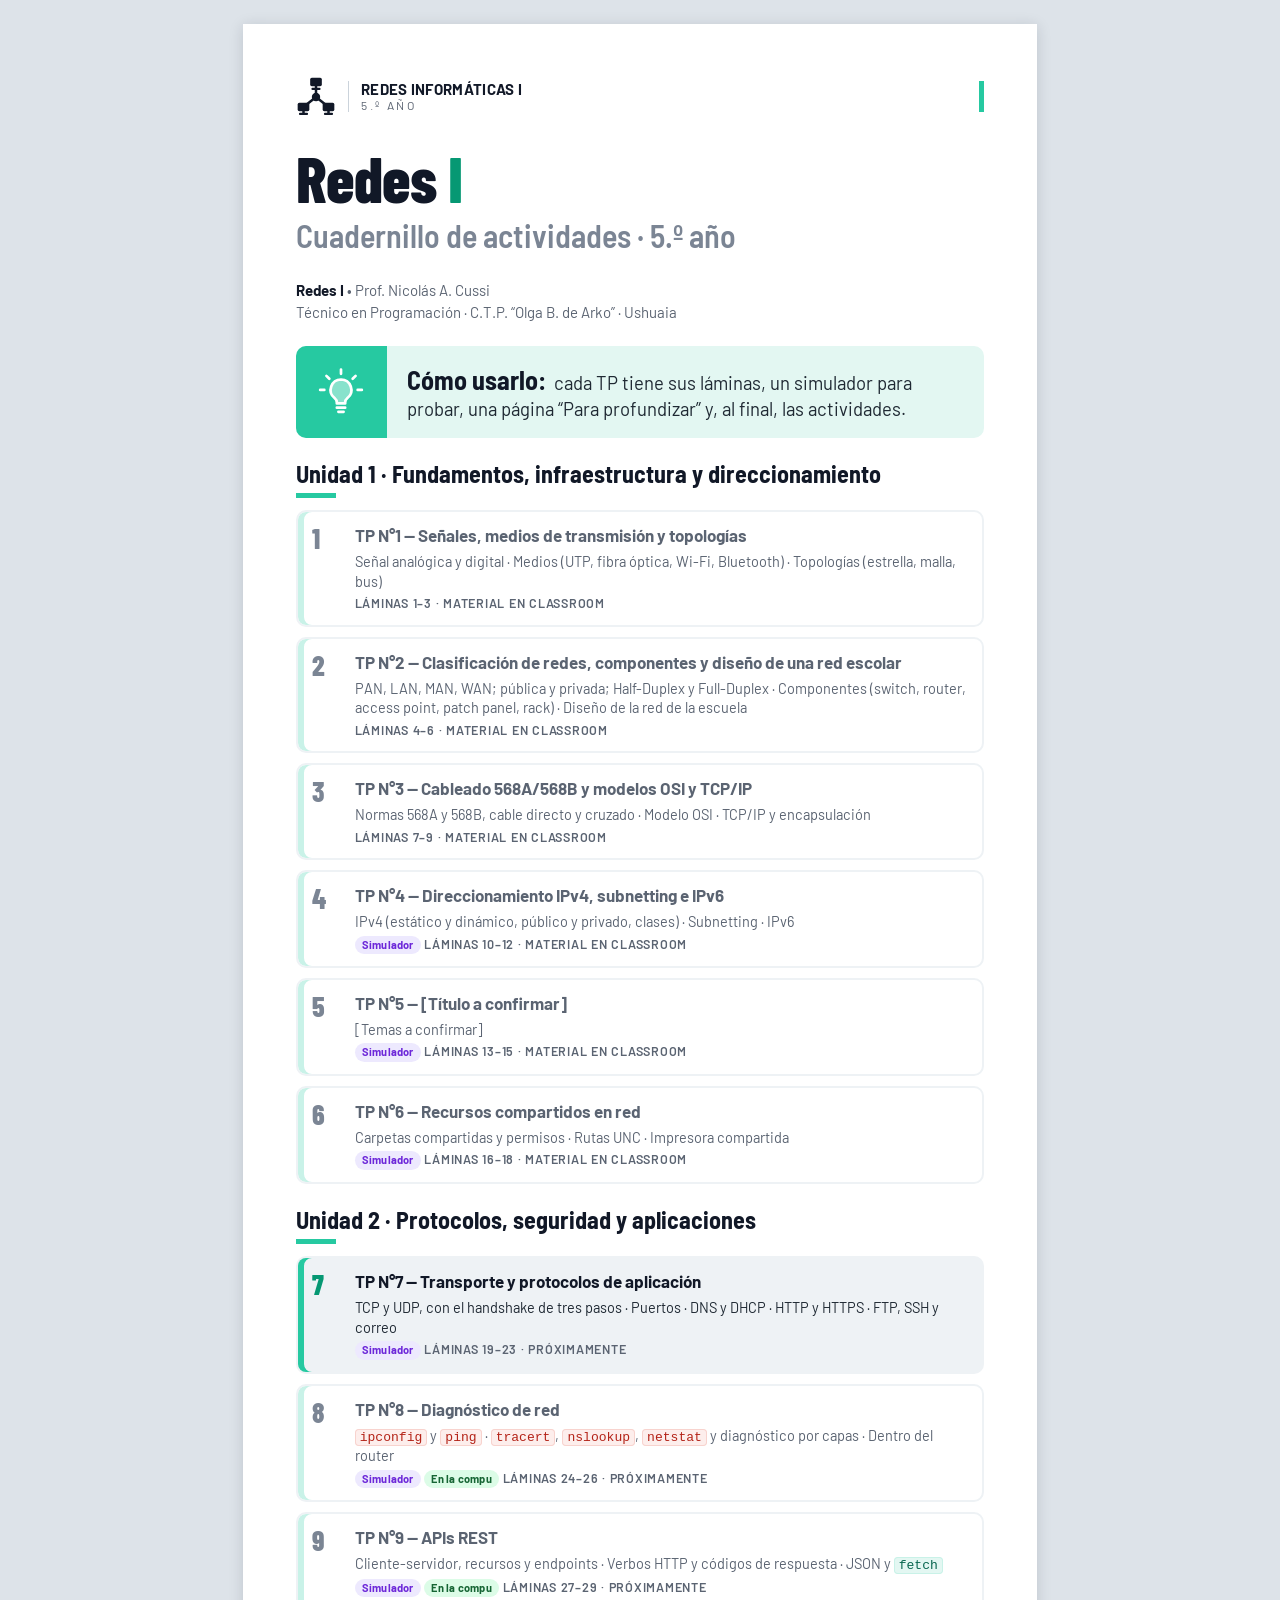
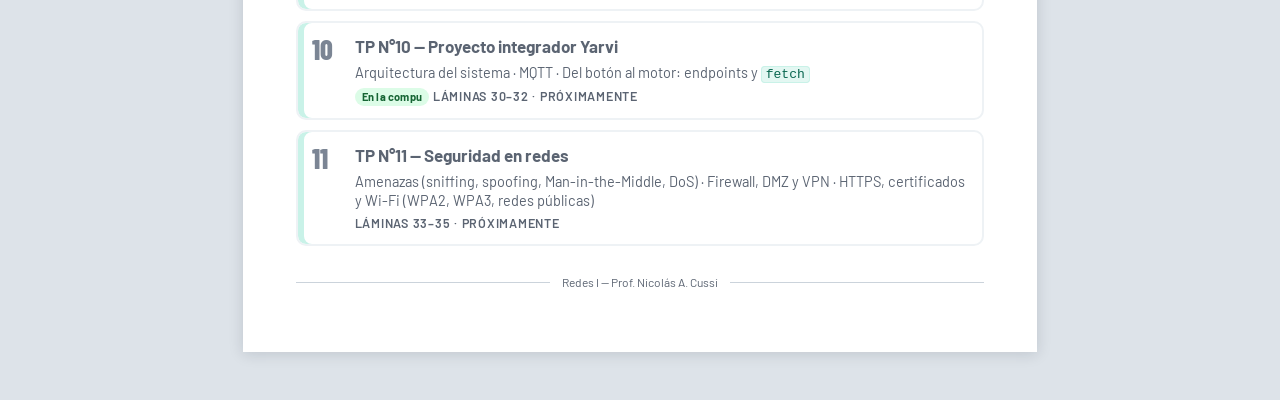
==== index.html @ 5673f2ae "Índice: cabecera, TP7 activo y colores de Simulador y comandos - Cabecera: REDES INFORMÁTICAS I / 5." ====
<!DOCTYPE html>
<html lang="es-AR">
<head>
  <meta charset="utf-8">
  <meta name="viewport" content="width=device-width, initial-scale=1">
  <title>Redes I — Cuadernillo de actividades · Prof. Nicolás A. Cussi</title>
  <meta name="description" content="Cuadernillo de actividades de Redes I (5.º año), organizado en 11 TPs y 2 unidades. Técnico en Programación, C.T.P. “Olga B. de Arko”, Ushuaia.">
  <meta name="theme-color" content="#26C9A1">
  <link rel="preload" href="assets/fonts/barlow-condensed-latin-800-normal.woff2" as="font" type="font/woff2" crossorigin>
  <link rel="stylesheet" href="assets/css/estilos.css">
</head>
<body>

<svg width="0" height="0" style="position:absolute" aria-hidden="true" focusable="false">
  <defs>
    <!-- Red en estrella: tres equipos conectados a un nodo central -->
    <symbol id="i-red-solido" viewBox="0 0 48 48">
      <path d="M24 24V15M24 24L9 36M24 24l15 12" style="fill:none;stroke:currentColor;stroke-width:3;stroke-linecap:round"/>
      <g style="fill:currentColor;stroke:none">
        <circle cx="24" cy="24" r="5"/>
        <rect x="17" y="1" width="14" height="10" rx="2"/>
        <path d="M22.5 10.5h3V13h2.75a1.25 1.25 0 0 1 0 2.5h-8.5a1.25 1.25 0 0 1 0-2.5h2.75z"/>
        <rect x="2" y="31" width="14" height="10" rx="2"/>
        <path d="M7.5 40.5h3V43h2.75a1.25 1.25 0 0 1 0 2.5h-8.5a1.25 1.25 0 0 1 0-2.5h2.75z"/>
        <rect x="32" y="31" width="14" height="10" rx="2"/>
        <path d="M37.5 40.5h3V43h2.75a1.25 1.25 0 0 1 0 2.5h-8.5a1.25 1.25 0 0 1 0-2.5h2.75z"/>
      </g>
    </symbol>
  </defs>
</svg>

<a class="saltar" href="#indice">Saltar al índice</a>

<main class="portada">
  <div class="cab" aria-hidden="true">
    <svg class="cab__logo"><use href="#i-red-solido"/></svg>
    <div class="cab__marca"><b>REDES INFORMÁTICAS I</b><span>5.º AÑO</span></div>
    <span class="cab__raya"></span>
  </div>

  <header class="portada__hero">
    <h1>Redes <span>I</span></h1>
    <p class="tit__sub">Cuadernillo de actividades · 5.º año</p>
  </header>

  <p class="portada__datos">
    <strong>Redes I</strong> • Prof. Nicolás A. Cussi<br>
    Técnico en Programación · C.T.P. “Olga B. de Arko” · Ushuaia
  </p>

  <aside class="idea" aria-label="Cómo usar el cuadernillo">
    <span class="idea__ico" aria-hidden="true">
      <svg class="ico" viewBox="0 0 48 48" focusable="false">
        <path d="M24 2.5v4M10 8.5l2.8 2.8M38 8.5l-2.8 2.8M4 22h4M40 22h4"/>
        <path d="M24 12a10 10 0 0 0-6.2 17.8c1.4 1.2 2.2 2.6 2.2 4.2v1h8v-1c0-1.6.8-3 2.2-4.2A10 10 0 0 0 24 12z" style="fill:var(--ac)"/>
        <path d="M20 39h8M21.5 43h5"/>
      </svg>
    </span>
    <p><strong>Cómo usarlo:</strong> cada TP tiene sus láminas, un simulador para probar, una página “Para profundizar” y, al final, las actividades.</p>
  </aside>

  <section class="bloque" id="indice" aria-labelledby="u1">
    <h2 class="subtitulo" id="u1">Unidad 1 · Fundamentos, infraestructura y direccionamiento</h2>
    <ul class="lista-tp">
      <li>
        <div class="tp tp--pronto">
          <span class="tp__num" aria-hidden="true">1</span>
          <span class="tp__titulo">TP N°1 — Señales, medios de transmisión y topologías</span>
          <span class="tp__temas">Señal analógica y digital · Medios (UTP, fibra óptica, Wi-Fi, Bluetooth) · Topologías (estrella, malla, bus)</span>
          <span class="tp__meta">Láminas 1–3 · Material en Classroom</span>
        </div>
      </li>
      <li>
        <div class="tp tp--pronto">
          <span class="tp__num" aria-hidden="true">2</span>
          <span class="tp__titulo">TP N°2 — Clasificación de redes, componentes y diseño de una red escolar</span>
          <span class="tp__temas">PAN, LAN, MAN, WAN; pública y privada; Half-Duplex y Full-Duplex · Componentes (switch, router, access point, patch panel, rack) · Diseño de la red de la escuela</span>
          <span class="tp__meta">Láminas 4–6 · Material en Classroom</span>
        </div>
      </li>
      <li>
        <div class="tp tp--pronto">
          <span class="tp__num" aria-hidden="true">3</span>
          <span class="tp__titulo">TP N°3 — Cableado 568A/568B y modelos OSI y TCP/IP</span>
          <span class="tp__temas">Normas 568A y 568B, cable directo y cruzado · Modelo OSI · TCP/IP y encapsulación</span>
          <span class="tp__meta">Láminas 7–9 · Material en Classroom</span>
        </div>
      </li>
      <li>
        <div class="tp tp--pronto">
          <span class="tp__num" aria-hidden="true">4</span>
          <span class="tp__titulo">TP N°4 — Direccionamiento IPv4, subnetting e IPv6</span>
          <span class="tp__temas">IPv4 (estático y dinámico, público y privado, clases) · Subnetting · IPv6</span>
          <span class="tp__meta"><span class="etq etq--sim">Simulador</span> Láminas 10–12 · Material en Classroom</span>
        </div>
      </li>
      <li>
        <div class="tp tp--pronto">
          <span class="tp__num" aria-hidden="true">5</span>
          <span class="tp__titulo">TP N°5 — [Título a confirmar]</span>
          <span class="tp__temas">[Temas a confirmar]</span>
          <span class="tp__meta"><span class="etq etq--sim">Simulador</span> Láminas 13–15 · Material en Classroom</span>
        </div>
      </li>
      <li>
        <div class="tp tp--pronto">
          <span class="tp__num" aria-hidden="true">6</span>
          <span class="tp__titulo">TP N°6 — Recursos compartidos en red</span>
          <span class="tp__temas">Carpetas compartidas y permisos · Rutas UNC · Impresora compartida</span>
          <span class="tp__meta"><span class="etq etq--sim">Simulador</span> Láminas 16–18 · Material en Classroom</span>
        </div>
      </li>
    </ul>
  </section>

  <section class="bloque" aria-labelledby="u2">
    <h2 class="subtitulo" id="u2">Unidad 2 · Protocolos, seguridad y aplicaciones</h2>
    <ul class="lista-tp">
      <li>
        <div class="tp">
          <span class="tp__num" aria-hidden="true">7</span>
          <span class="tp__titulo">TP N°7 — Transporte y protocolos de aplicación</span>
          <span class="tp__temas">TCP y UDP, con el handshake de tres pasos · Puertos · DNS y DHCP · HTTP y HTTPS · FTP, SSH y correo</span>
          <span class="tp__meta"><span class="etq etq--sim">Simulador</span> Láminas 19–23 · Próximamente</span>
        </div>
      </li>
      <li>
        <div class="tp tp--pronto">
          <span class="tp__num" aria-hidden="true">8</span>
          <span class="tp__titulo">TP N°8 — Diagnóstico de red</span>
          <span class="tp__temas"><code class="cod-cmd">ipconfig</code> y <code class="cod-cmd">ping</code> · <code class="cod-cmd">tracert</code>, <code class="cod-cmd">nslookup</code>, <code class="cod-cmd">netstat</code> y diagnóstico por capas · Dentro del router</span>
          <span class="tp__meta"><span class="etq etq--sim">Simulador</span> <span class="etq etq--compu">En la compu</span> Láminas 24–26 · Próximamente</span>
        </div>
      </li>
      <li>
        <div class="tp tp--pronto">
          <span class="tp__num" aria-hidden="true">9</span>
          <span class="tp__titulo">TP N°9 — APIs REST</span>
          <span class="tp__temas">Cliente-servidor, recursos y endpoints · Verbos HTTP y códigos de respuesta · JSON y <code>fetch</code></span>
          <span class="tp__meta"><span class="etq etq--sim">Simulador</span> <span class="etq etq--compu">En la compu</span> Láminas 27–29 · Próximamente</span>
        </div>
      </li>
      <li>
        <div class="tp tp--pronto">
          <span class="tp__num" aria-hidden="true">10</span>
          <span class="tp__titulo">TP N°10 — Proyecto integrador Yarvi</span>
          <span class="tp__temas">Arquitectura del sistema · MQTT · Del botón al motor: endpoints y <code>fetch</code></span>
          <span class="tp__meta"><span class="etq etq--compu">En la compu</span> Láminas 30–32 · Próximamente</span>
        </div>
      </li>
      <li>
        <div class="tp tp--pronto">
          <span class="tp__num" aria-hidden="true">11</span>
          <span class="tp__titulo">TP N°11 — Seguridad en redes</span>
          <span class="tp__temas">Amenazas (sniffing, spoofing, Man-in-the-Middle, DoS) · Firewall, DMZ y VPN · HTTPS, certificados y Wi-Fi (WPA2, WPA3, redes públicas)</span>
          <span class="tp__meta">Láminas 33–35 · Próximamente</span>
        </div>
      </li>
    </ul>
  </section>

  <footer class="pie">
    <span class="pie__linea"></span>
    <span>Redes I — Prof. Nicolás A. Cussi</span>
    <span class="pie__linea"></span>
  </footer>
</main>

<script src="assets/js/actividades.js"></script>
</body>
</html>
---- assets/css/estilos.css ----
/* ==========================================================
   Base de Datos I — Cuadernillo web (identidad: "Bases de Datos y SQL · Desde cero")
   Prof. Nicolás A. Cussi • Base de Datos I
   Mobile first · Modo hoja A4 en escritorio e impresión
   ========================================================== */

/* ---------- Tipografías locales (SIL OFL, ver assets/fonts/OFL.txt) ---------- */
@font-face { font-family: "Barlow"; src: url("../fonts/barlow-latin-400-normal.woff2") format("woff2"); font-weight: 400; font-style: normal; font-display: swap; }
@font-face { font-family: "Barlow"; src: url("../fonts/barlow-latin-500-normal.woff2") format("woff2"); font-weight: 500; font-style: normal; font-display: swap; }
@font-face { font-family: "Barlow"; src: url("../fonts/barlow-latin-600-normal.woff2") format("woff2"); font-weight: 600; font-style: normal; font-display: swap; }
@font-face { font-family: "Barlow"; src: url("../fonts/barlow-latin-700-normal.woff2") format("woff2"); font-weight: 700; font-style: normal; font-display: swap; }
@font-face { font-family: "Barlow Semi Condensed"; src: url("../fonts/barlow-semi-condensed-latin-600-normal.woff2") format("woff2"); font-weight: 600; font-style: normal; font-display: swap; }
@font-face { font-family: "Barlow Semi Condensed"; src: url("../fonts/barlow-semi-condensed-latin-700-normal.woff2") format("woff2"); font-weight: 700; font-style: normal; font-display: swap; }
@font-face { font-family: "Barlow Condensed"; src: url("../fonts/barlow-condensed-latin-700-normal.woff2") format("woff2"); font-weight: 700; font-style: normal; font-display: swap; }
@font-face { font-family: "Barlow Condensed"; src: url("../fonts/barlow-condensed-latin-800-normal.woff2") format("woff2"); font-weight: 800; font-style: normal; font-display: swap; }

/* ---------- Paleta (detectada del PDF) ---------- */
:root {
  /* Identidad */
  --conceptos: #26C6D4;     /* cian del Módulo 1 de Base de Datos (sin uso en Redes I) */
  --acento: #26C9A1;         /* verde azulado: íconos, barras, flechas, recuadros. Encima va texto oscuro */
  --acento-numero: #069873;  /* número de cada título (3,6:1 sobre blanco: solo texto grande) */
  --acento-claro: #C9F2E8;   /* encabezados de tarjetas */
  --acento-suave: #E3F7F2;   /* fondo de "Idea clave" */
  --acento-texto: #096750;   /* texto de color sobre blanco o sobre el tono claro (5,6:1 o más) */

  /* Colores con significado propio */
  --planilla: #A78BFA; --planilla-numero: #7C3AED; --planilla-texto: #6D28D9; --planilla-claro: #DDD6FE; --planilla-suave: #EDE9FE;
  --sql: #60A5FA;      --sql-numero: #2563EB;      --sql-texto: #1D4ED8;      --sql-claro: #BFDBFE;      --sql-suave: #DBEAFE;
  --archivo: #F59E0B;  --archivo-texto: #92400E;   --archivo-claro: #FEF3C7;  --archivo-linea: #FDE68A;
  --naranja: #EA580C;  --naranja-texto: #C2410C;   --naranja-claro: #FFEDD5;
  --ok: #15803D;       --ok-oscuro: #166534;       --ok-claro: #DCFCE7;
  --error: #B91C1C;    --error-claro: #FEE2E2;
  --sim-texto: #6D28D9;      --sim-claro: #EDE9FE;                              /* violeta: simuladores */
  --comando-texto: #B42318;  --comando-claro: #FDEEEC; --comando-linea: #F8D3CE;  /* rojo suave: comandos */

  /* Ventanas: los tres puntos */
  --punto-rojo: #FF5F57; --punto-amarillo: #FEBC2E; --punto-verde: #28C840;

  /* Código en pantalla (fondo --consola-fondo; todos 5:1 o más) */
  --consola-fondo: #1E293B; --cod-texto: #E2E8F0; --consola-linea: #334155;
  --cod-etq: #FB7185;  /* rosa: palabras clave (MIENTRAS, SI, SELECT…) */
  --cod-atr: #A3E635;  /* lima: nombres de campos y tablas */
  --cod-str: #FDE047;  /* amarillo: textos entre comillas */
  --cod-com: #94A3B8;  /* gris azulado, en cursiva: comentarios */
  --cod-num: #C084FC;  /* violeta: números */
  --cod-fun: #67E8F9;  /* cian: acciones (abrir, leer, mostrar) y funciones */
  /* Terminal: lo que sale bien y los errores */
  --consola-ok: #86EFAC;  --consola-error: #FCA5A5;

  --panel: #EEF2F5;         /* recuadros grises */
  --panel-oscuro: #DDE3E9;  /* gris un tono más oscuro (encabezado neutro de una tabla) */
  --panel-linea: #C6EBE2;   /* divisor dentro de recuadros */
  --blanco: #FFFFFF;
  --tinta: #111827;         /* títulos e íconos */
  --texto: #1F2933;         /* texto corrido */
  --gris-sub: #7B8594;      /* subtítulos grandes */
  --gris: #5B6472;          /* textos chicos en mayúsculas */
  --linea: #CBD3DB;         /* líneas del pie */
  --fondo-pantalla: #DDE3E9;/* fondo detrás de las hojas */

  --foco: #1E3A8A;          /* contorno de foco del teclado */

  /* TP3: campos alternados dentro de un archivo de texto */
  --campo-a: var(--acento-claro);
  --campo-b: #DDE3E9;

  --radio: 10px;
  --fuente: "Barlow", system-ui, -apple-system, "Segoe UI", Roboto, sans-serif;
  --fuente-titulo: "Barlow Semi Condensed", "Barlow", system-ui, sans-serif;
  --fuente-titular: "Barlow Condensed", "Barlow Semi Condensed", system-ui, sans-serif;
  --fuente-mono: ui-monospace, "Cascadia Mono", Consolas, "Liberation Mono", "Courier New", monospace;
}

/* Acento por módulo: clase en el <body> de cada TP (o en cada bloque de la portada).
   modulo-1 no cambia nada: usa el cian de :root */
.modulo-2 { --acento: var(--planilla); --acento-numero: var(--planilla-numero); --acento-texto: var(--planilla-texto); --acento-claro: var(--planilla-claro); --acento-suave: var(--planilla-suave); --panel-linea: var(--planilla-claro); }
.modulo-3 { --acento: var(--sql); --acento-numero: var(--sql-numero); --acento-texto: var(--sql-texto); --acento-claro: var(--sql-claro); --acento-suave: var(--sql-suave); --panel-linea: var(--sql-claro); }

/* ---------- Base ---------- */
*, *::before, *::after { box-sizing: border-box; }
html { -webkit-text-size-adjust: 100%; scroll-padding-top: 96px; }
body {
  margin: 0;
  font-family: var(--fuente);
  font-size: 16px;
  line-height: 1.4;
  color: var(--texto);
  background: var(--fondo-pantalla);
}
h1, h2, h3, h4, p, ol, ul { margin: 0; }
ol, ul { padding: 0; list-style: none; }
svg { display: block; }
strong { font-weight: 700; color: var(--tinta); }
a { color: inherit; }
:focus-visible { outline: 3px solid var(--foco); outline-offset: 3px; border-radius: 4px; }

.sr-only {
  position: absolute; width: 1px; height: 1px; padding: 0; margin: -1px;
  overflow: hidden; clip: rect(0 0 0 0); white-space: nowrap; border: 0;
}
.saltar {
  position: absolute; left: 8px; top: -60px; z-index: 50;
  background: var(--tinta); color: var(--blanco); padding: 10px 14px; border-radius: 6px;
  text-decoration: none; font-weight: 600;
}
.saltar:focus { top: 8px; }

/* ---------- Íconos (sprite SVG) ---------- */
.ico {
  width: 48px; height: 48px; flex: none;
  color: var(--tinta);
  --ac: var(--acento);
  fill: none; stroke: currentColor; stroke-width: 2.6;
  stroke-linecap: round; stroke-linejoin: round;
}
.ico--s  { width: 36px; height: 36px; }
.ico--l  { width: 56px; height: 56px; }
.ico--xl { width: 68px; height: 68px; }

/* ==========================================================
   Barra de navegación (solo pantalla)
   ========================================================== */
.barra {
  position: sticky; top: 0; z-index: 20;
  background: var(--blanco);
  border-bottom: 1px solid var(--linea);
  box-shadow: 0 2px 8px rgba(17, 24, 39, .06);
}
.barra__fila {
  display: flex; align-items: center; gap: 10px;
  max-width: 210mm; margin: 0 auto; padding: 8px 16px;
}
.barra__volver, .boton { flex: none; }
.barra__titulo {
  flex: 1; min-width: 0; text-align: center;
  font-family: var(--fuente-titulo); font-weight: 700; font-size: 16px; line-height: 1.15; color: var(--tinta);
}
.boton__largo { display: none; }
@media (min-width: 560px) {
  .barra__titulo { font-size: 18px; }
  .boton__largo { display: inline; }
}
.boton {
  display: inline-flex; align-items: center; gap: 6px;
  background: var(--tinta); color: var(--blanco);
  text-decoration: none; font-weight: 600; font-size: 14px;
  padding: 8px 12px; border-radius: 8px;
}
button.boton { border: 0; font-family: inherit; line-height: inherit; cursor: pointer; }
.boton:hover { background: #263244; }
.boton svg { width: 18px; height: 18px; stroke: currentColor; fill: none; stroke-width: 2.2; stroke-linecap: round; stroke-linejoin: round; }

.partes {
  position: relative;
  display: flex; gap: 6px; overflow-x: auto;
  max-width: 210mm; margin: 0 auto; padding: 0 16px 8px;
  scrollbar-width: none;
}
.partes::-webkit-scrollbar { display: none; }
.partes a {
  flex: none; text-decoration: none; font-size: 14px; font-weight: 600;
  padding: 6px 12px; border-radius: 999px;
  background: var(--panel); color: var(--tinta);
}
.partes a[aria-current="true"] { background: var(--acento-claro); box-shadow: inset 0 -3px 0 var(--acento); }

/* ==========================================================
   Lámina (una página del cuadernillo)
   ========================================================== */
.laminas { padding: 12px 0 32px; }
.lamina > * { flex-shrink: 0; }

.lamina {
  position: relative; overflow: hidden;
  display: flex; flex-direction: column; gap: 18px;
  max-width: 210mm; margin: 0 auto 12px;
  padding: 20px 16px 14px;
  background: var(--blanco);
}

/* --- Cabecera --- */
.cab { display: flex; align-items: center; gap: 12px; }
.cab__logo { width: 34px; height: 34px; color: var(--tinta); flex: none; }
.cab__marca {
  display: flex; flex-direction: column;
  padding-left: 12px; border-left: 1.5px solid var(--linea);
  line-height: 1.15;
}
/* "BASES DE DATOS Y SQL" y "TRABAJO PRÁCTICO N°X" llevan siempre el mismo tamaño */
.cab__marca b, .cab__lema {
  font-size: 14px; font-weight: 700; letter-spacing: .02em; color: var(--tinta);
  text-transform: uppercase; white-space: nowrap;
}
.cab__marca span { font-size: 11px; letter-spacing: .22em; color: var(--gris); }
.cab__lema { margin-left: auto; text-align: right; line-height: 1.15; }
/* barra vertical del alto del bloque de texto (2 renglones de .cab__marca) */
.cab__raya { width: 5px; height: 29px; background: var(--acento); flex: none; }
.cab__marca + .cab__raya { margin-left: auto; }
@media (max-width: 479px) {
  .cab { gap: 10px; }
  .cab__marca b, .cab__lema { font-size: 13px; }
  .cab__lema-n { display: block; }
  .cab__raya { height: 30px; }
}
@media (max-width: 379px) {
  .cab__marca b, .cab__lema { font-size: 12px; }
  .cab__raya { height: 28px; }
}

/* --- Título --- */
.tit__h {
  font-family: var(--fuente-titular); font-weight: 700;
  font-size: clamp(34px, 9.6vw, 56px); line-height: 1; letter-spacing: -.008em;
  color: var(--tinta);
}
.tit__num { color: var(--acento-numero); font-weight: 800; margin-right: .12em; }
.tit__sub {
  margin-top: 4px;
  font-family: var(--fuente-titulo); font-weight: 600;
  font-size: clamp(20px, 5.6vw, 33px); line-height: 1.1; color: var(--gris-sub);
}
.tit__ico { display: inline-block; vertical-align: -.08em; width: .78em; height: .78em; margin-right: .1em; stroke-width: 3; }

/* --- Bloques comunes --- */
.texto { font-size: 17px; line-height: 1.45; }

.panel {
  background: var(--panel); border-radius: 12px;
  padding: 16px 14px;
}
.subtitulo {
  font-family: var(--fuente-titulo); font-weight: 700; font-size: 22px; color: var(--tinta);
  line-height: 1.15;
}
.subtitulo::after {
  content: ""; display: block; width: 40px; height: 5px; margin-top: 6px; background: var(--acento);
}
.panel__cab { display: flex; align-items: flex-start; justify-content: space-between; gap: 12px; margin-bottom: 14px; }
.panel__nota {
  font-size: 9.5px; font-weight: 600; letter-spacing: .16em; text-transform: uppercase;
  color: var(--gris); text-align: right; line-height: 1.5;
}

/* Recuadro de definición / introducción */
.intro {
  display: grid; grid-template-columns: auto 1fr; align-items: center; gap: 14px;
  background: var(--panel); border-radius: var(--radio); padding: 14px;
}
.intro p {
  padding-left: 14px; border-left: 2px solid var(--panel-linea);
  font-size: 17px; line-height: 1.4;
}

/* Secuencias con flechas (vertical en celular, horizontal en pantalla ancha) */
.secuencia { display: grid; gap: 26px; }
.secuencia > li { position: relative; }
.secuencia > li:not(:last-child)::after {
  content: ""; position: absolute; left: 50%; bottom: -21px;
  width: 18px; height: 16px; background: var(--acento);
  clip-path: polygon(0 32%, 52% 32%, 52% 0, 100% 50%, 52% 100%, 52% 68%, 0 68%);
  transform: translateX(-50%) rotate(90deg);
}

/* Pasos (Dato → Contexto → …) */
.paso {
  display: grid; grid-template-columns: 64px 1fr; grid-template-areas: "ico tit" "ico txt";
  align-items: center; column-gap: 14px; row-gap: 2px;
  background: var(--panel); border-radius: 8px; padding: 12px 14px;
}
.paso .ico { grid-area: ico; width: 56px; height: 56px; margin: 0 auto; }
.paso h3 { grid-area: tit; font-family: var(--fuente); font-weight: 700; font-size: 19px; color: var(--tinta); }
.paso p  { grid-area: txt; font-size: 16px; line-height: 1.3; }

/* Tarjetas blancas con encabezado celeste */
.tarjeta {
  background: var(--blanco); border-radius: 8px; padding: 6px 6px 12px;
  display: flex; flex-direction: column; align-items: center; text-align: center; gap: 8px;
}
.tarjeta__cab {
  align-self: stretch;
  background: var(--acento-claro); border-radius: 6px;
  font-family: var(--fuente); font-weight: 700; font-size: 18px; color: var(--tinta);
  padding: 6px 8px;
}
.tarjeta p { font-size: 16px; line-height: 1.3; padding: 0 6px; }
.tarjeta .grande { font-size: 30px; font-weight: 700; color: var(--tinta); line-height: 1.1; }

/* Ejemplos en la vida real */
.ejemplos .tarjeta { min-height: 100%; }

/* Mosaico de cosas (¿Qué puede guardar?) */
.mosaico { display: grid; grid-template-columns: repeat(2, 1fr); gap: 10px; }
.mosaico li {
  background: var(--blanco); border-radius: 8px; padding: 12px 8px 14px;
  display: flex; flex-direction: column; align-items: center; gap: 10px;
  font-weight: 700; font-size: 17px; color: var(--tinta);
}

/* Grilla de ámbitos (Escuela, Comercio, …) */
.ambitos { display: grid; grid-template-columns: repeat(2, 1fr); gap: 10px; }
.ambitos .tarjeta { border: 5px solid var(--panel); height: 100%; }

/* Lista horizontal con ícono (¿Qué tienen en común?) */
.comun { display: grid; gap: 10px; }
.comun li {
  display: flex; align-items: center; gap: 12px;
  background: var(--blanco); border-radius: 8px; padding: 10px 14px;
  font-size: 17px; line-height: 1.2;
}

/* Recuadro "Ejemplo" */
.ejemplo {
  display: grid; grid-template-columns: auto 1fr; align-items: center; gap: 12px;
  background: var(--panel); border-radius: var(--radio); padding: 12px 14px;
}
.ejemplo .subtitulo { font-size: 20px; }
.ejemplo p { grid-column: 1 / -1; font-size: 16.5px; }

/* Dos opciones lado a lado (Hoja de cálculo / Base de datos) */
.comparar { display: grid; gap: 10px; }
.comparar li {
  display: grid; grid-template-columns: 1fr auto; align-items: center; gap: 12px;
  background: var(--panel); border-radius: var(--radio); padding: 14px;
}
.comparar h3 { font-family: var(--fuente-titulo); font-weight: 700; font-size: 23px; color: var(--tinta); line-height: 1.1; margin-bottom: 4px; }
.comparar p { font-size: 16.5px; line-height: 1.35; }

/* Tabla comparativa */
.tabla-comp { width: calc(100% + 12px); margin: -6px; border-collapse: separate; border-spacing: 6px; table-layout: fixed; }
.tabla-comp th, .tabla-comp td {
  background: var(--panel); border-radius: 6px; padding: 9px 6px;
  font-size: 15px; line-height: 1.2; text-align: center; font-weight: 400;
}
.tabla-comp thead th { background: var(--acento-claro); font-weight: 700; color: var(--tinta); font-size: 16px; }
.tabla-comp thead th:first-child, .tabla-comp tbody th { width: 36%; }
.tabla-comp tbody th { text-align: left; font-weight: 700; color: var(--tinta); }
.tabla-comp tbody th span { display: flex; align-items: center; gap: 8px; }
.tabla-comp .ico { width: 24px; height: 24px; stroke-width: 3.2; }

/* ¿Cuándo conviene cada una? */
.cuando { display: grid; gap: 10px; margin-top: 12px; }
.cuando li {
  display: flex; align-items: center; gap: 14px;
  background: var(--panel); border-radius: var(--radio); padding: 12px 14px;
  font-size: 16.5px; line-height: 1.35;
}
.sin-raya::after { display: none; }

/* Dos grupos en un mismo esquema: el primero con el acento del módulo (.grupo) y el segundo
   en naranja (.grupo--naranja); en el TP1 el segundo es la hoja de cálculo (.grupo--planilla) */
.grupo { --grupo: var(--acento); --grupo-claro: var(--acento-claro); }
.grupo--planilla { --grupo: var(--planilla); --grupo-claro: var(--planilla-claro); }
.grupo--planilla .ico { --ac: var(--planilla); }
.grupo--naranja { --grupo: var(--naranja); --grupo-claro: var(--naranja-claro); }
.grupo--naranja .ico { --ac: var(--naranja); }
.grupo--ok { --grupo: var(--ok); --grupo-claro: var(--ok-claro); }
.grupo--ok .ico { --ac: var(--ok); }
.comparar .grupo { box-shadow: inset 0 5px 0 var(--grupo); }
.comparar .grupo--ok, .comparar .grupo--naranja { background: var(--grupo-claro); }   /* TP3: ventaja / desventaja */
.cuando .grupo { box-shadow: inset 5px 0 0 var(--grupo); }
.tabla-comp thead th.grupo { background: var(--grupo-claro); }
.tabla-comp thead th:first-child { background: var(--panel-oscuro); }

/* Tabla de ejemplo con señalamientos (Tabla · Fila · Columna) */
.senalada { display: grid; gap: 12px; }
.tabla-ej {
  width: 100%; border-collapse: collapse; table-layout: fixed;
  background: var(--blanco); font-size: 16px; line-height: 1.2; text-align: center;
}
.tabla-ej caption {
  background: var(--acento); color: var(--tinta); border-radius: 8px 8px 0 0;
  font-weight: 700; font-size: 19px; letter-spacing: .05em; padding: 5px;
}
.tabla-ej th { background: var(--acento-claro); color: var(--tinta); font-weight: 700; padding: 7px 4px; }
.tabla-ej td { padding: 6px 4px; border-top: 1px solid var(--linea); }
.tabla-ej th + th, .tabla-ej td + td { border-left: 1px solid var(--linea); }
.tabla-ej .marca-col { border: 3px solid var(--acento); background: var(--acento-suave); }
/* columna en el acento y fila en naranja (dos grupos en un mismo esquema) */
.tabla-ej .marca-fila { border: 3px solid var(--naranja); }
.tabla-ej .marca-fila td { background: var(--naranja-claro); }
.senal { display: grid; grid-template-columns: auto 1fr; align-items: center; gap: 4px 10px; }
.senal b {
  position: relative; justify-self: start;
  background: var(--acento); color: var(--tinta); border-radius: 6px;
  font-weight: 700; font-size: 16px; padding: 4px 12px;
}
.senal--fila b { background: var(--naranja-texto); color: var(--blanco); }
.senal p { font-size: 15px; line-height: 1.3; }

/* Grilla de 4 tarjetas (Tabla · Columna · Fila · Registro) */
.ambitos--4 .tarjeta { border: 0; }

/* Entidades con sus atributos */
.entidades { display: grid; gap: 10px; }
.entidades .tarjeta, .tipos .tarjeta { background: var(--panel); }
.entidades .tarjeta { gap: 6px; padding-bottom: 10px; }
.tarjeta .tarjeta__rotulo { font-size: 16px; }
.chips { align-self: stretch; display: grid; grid-template-columns: 1fr 1fr; gap: 6px; padding: 0 4px; }
.chips li { background: var(--acento-suave); border-radius: 6px; padding: 5px 4px; font-size: 16px; text-align: center; }
/* TP2, lámina 6: la entidad en el acento y los atributos en naranja */
.chips.grupo li, .tarjeta.grupo .tarjeta__cab { background: var(--grupo-claro); }

/* ¿Cómo reconocerlos? (dos definiciones con ejemplo) */
.reconocer { display: grid; gap: 10px; }
.reconocer .tarjeta { gap: 10px; }
.reconocer__def { display: flex; align-items: center; gap: 12px; text-align: left; padding: 0 8px; }
.tarjeta .reconocer__ej { align-self: stretch; background: var(--panel); border-radius: 6px; padding: 6px 8px; }

/* Tipos de datos */
.tipos { display: grid; grid-template-columns: repeat(2, 1fr); gap: 10px; }
.tipo__valor {
  font-family: var(--fuente-titular); font-weight: 800; font-size: 44px; line-height: 48px;
  letter-spacing: .03em; color: var(--tinta);
}
.tipo__valor--acento { color: var(--acento-numero); }
.tipo__valor span { color: var(--acento); }

/* Tabla con datos dentro de una actividad */
.act-tabla caption { text-align: left; font-weight: 700; letter-spacing: .05em; color: var(--tinta); padding-bottom: 4px; }
.act-tabla--datos td { height: auto; }
.act > .act-tabla { width: 100%; margin: 8px 0 0; font-size: 14px; }

/* Página "Para profundizar" */
.pf-grid { display: grid; gap: 12px; }
.pf {
  display: grid; gap: 8px;
  background: var(--panel); border-radius: 12px; border-left: 6px solid var(--acento);
  padding: 14px 14px 14px 16px;
}
.pf__etiqueta { font-size: 10px; font-weight: 700; letter-spacing: .16em; text-transform: uppercase; color: var(--gris); }
.pf__titulo { font-family: var(--fuente-titulo); font-weight: 700; font-size: 21px; line-height: 1.15; color: var(--tinta); }
.pf p, .pf li { font-size: 16px; line-height: 1.4; }
.pf__cols { display: grid; gap: 10px; align-items: start; }
.pf__texto { display: grid; gap: 8px; }
.pf__caja { background: var(--blanco); border-radius: 8px; padding: 10px 12px; display: grid; gap: 6px; }
.pf__caja h4 {
  font-size: 11px; font-weight: 700; letter-spacing: .14em; text-transform: uppercase; color: var(--gris);
  padding-bottom: 5px; border-bottom: 3px solid var(--acento); justify-self: start;
}
.pf__lista { display: grid; gap: 5px; }
.pf__lista li { position: relative; padding-left: 16px; }
.pf__lista li::before { content: ""; position: absolute; left: 0; top: .5em; width: 7px; height: 7px; background: var(--acento); border-radius: 2px; }

/* Idea clave */
.idea {
  display: grid; grid-template-columns: 64px 1fr; align-items: stretch;
  background: var(--acento-suave); border-radius: var(--radio); overflow: hidden;
}
.idea__ico { display: flex; align-items: center; justify-content: center; background: var(--acento); }
.idea__ico .ico { color: var(--blanco); --ac: rgba(255, 255, 255, .45); width: 40px; height: 40px; }
.idea p { padding: 12px 14px; font-size: 16.5px; line-height: 1.35; align-self: center; }
.idea strong { font-family: var(--fuente-titulo); font-size: 21px; margin-right: 4px; }

/* Pie */
.pie {
  margin-top: auto; padding-top: 6px;
  display: flex; align-items: center; gap: 12px;
  font-size: 11.5px; color: var(--gris);
}
.pie__linea { flex: 1; height: 1px; background: var(--linea); }
.pie__num { font-weight: 700; font-size: 15px; color: var(--tinta); min-width: 1.2em; text-align: right; }

/* ==========================================================
   Actividades para hacer en la carpeta
   (estructura del profe: TP N°X — nombre / Consigna / 1- a) b) c),
    con la tipografía y la paleta del cuadernillo)
   ========================================================== */
.act-banda {
  display: flex; align-items: center; gap: 14px;
  background: var(--acento); color: var(--tinta);
  border-radius: var(--radio); padding: 12px 16px;
}
.act-banda .ico { --ac: var(--blanco); width: 40px; height: 40px; }
.act-banda h2 { font-family: var(--fuente-titular); font-weight: 700; font-size: 26px; line-height: 1; letter-spacing: -.005em; }
.act-banda p { font-size: 15px; font-weight: 500; line-height: 1.25; margin-top: 3px; }
.act-banda__parte {
  margin-left: auto; flex: none; text-align: right;
  font-size: 10px; font-weight: 700; letter-spacing: .16em; text-transform: uppercase; line-height: 1.5;
  padding-left: 12px; border-left: 1.5px solid rgba(17, 24, 39, .35);
}
.consigna {
  background: var(--acento-suave); border-radius: var(--radio);
  padding: 12px 16px; font-size: 16.5px; line-height: 1.4;
}
.consigna strong { font-family: var(--fuente-titulo); font-size: 19px; margin-right: 2px; }

.acts { display: grid; gap: 12px; }

.act { background: var(--panel); border-radius: 12px; padding: 12px 12px 12px; }
.act__titulo {
  display: flex; align-items: center; gap: 10px;
  font-family: var(--fuente-titulo); font-weight: 700; font-size: 21px; line-height: 1.15; color: var(--tinta);
}
.act__num {
  flex: none; display: inline-flex; align-items: center; justify-content: center;
  min-width: 34px; height: 30px; padding: 0 6px; border-radius: 7px;
  background: var(--acento); color: var(--tinta);
  font-family: var(--fuente-titular); font-weight: 800; font-size: 21px;
}
.act__caso { margin-top: 9px; font-size: 16px; line-height: 1.4; padding-left: 12px; border-left: 3px solid var(--acento); }
.act__items { margin-top: 9px; display: grid; gap: 6px; }
.act__items > li {
  display: grid; grid-template-columns: 30px 1fr; gap: 10px; align-items: start;
  background: var(--blanco); border-radius: 8px; padding: 8px 12px 8px 8px;
  font-size: 16px; line-height: 1.38;
}
.act__letra {
  background: var(--acento-claro); border-radius: 6px; text-align: center;
  font-weight: 700; color: var(--tinta); font-size: 15px; line-height: 1.5;
}
.act__frases { margin-top: 5px; display: grid; gap: 3px; }
.act__frases li { position: relative; padding-left: 16px; }
.act__frases li::before { content: ""; position: absolute; left: 0; top: .5em; width: 7px; height: 7px; background: var(--acento); border-radius: 2px; }
.act-tabla {
  width: calc(100% + 40px); margin: 7px 0 0 -40px;   /* en el celular ocupa todo el ancho del ítem */
  border-collapse: collapse; table-layout: auto; font-size: 12.5px;
}
.act-tabla th, .act-tabla td { border: 1.5px solid var(--linea); padding: 5px 4px; text-align: left; height: 30px; }
.act-tabla thead th { background: var(--acento-claro); font-weight: 700; color: var(--tinta); text-align: center; }
.act-tabla tbody th { font-weight: 600; color: var(--tinta); }

/* Parte 2 · en la computadora (solo TPs prácticos: 4, 5, 9 e integrador) */
.lamina--compu .act-banda { background: var(--ok); color: var(--blanco); }
.lamina--compu .act-banda .ico { color: var(--blanco); --ac: var(--ok-oscuro); }
.lamina--compu .act-banda__parte { border-left-color: rgba(255, 255, 255, .5); }
.lamina--compu .act__num { background: var(--ok); color: var(--blanco); }
.lamina--compu .act__letra, .lamina--compu .consigna { background: var(--ok-claro); }

/* Recuadros "Importante" y "Recomendación" (solo en láminas nuevas y "Para profundizar") */
.nota { display: grid; gap: 4px; border-radius: var(--radio); padding: 12px 14px 12px 18px; }
.nota h3 { font-family: var(--fuente-titulo); font-weight: 700; font-size: 19px; line-height: 1.2; }
.nota p { font-size: 16px; line-height: 1.4; }
.nota--importante { background: var(--naranja-claro); box-shadow: inset 4px 0 0 var(--naranja); }
.nota--importante h3 { color: var(--naranja-texto); }
.nota--importante .tit-ico { --ac: var(--naranja-texto); }
.nota--consejo, .pf__caja--consejo { background: var(--ok-claro); box-shadow: inset 4px 0 0 var(--ok); }
.pf__caja--consejo { padding-left: 16px; }
.nota--consejo h3, .pf__caja--consejo h4 { color: var(--ok); }
.pf__caja--consejo h4 { border-bottom-color: var(--ok); }
.nota--consejo .tit-ico, .pf__caja--consejo .tit-ico { --ac: var(--ok); }
.tit-ico { display: inline-block; width: 1.2em; height: 1.2em; margin-right: 6px; vertical-align: -.25em; }

/* ==========================================================
   TP3: archivos de texto, separadores y pseudocódigo
   ========================================================== */
/* Código dentro del texto: fondo claro, texto y borde de su color
   (el borde va con box-shadow para no cambiar el ancho) */
code {
  font-family: var(--fuente-mono); font-size: .9em; white-space: pre;
  border-radius: 4px; padding: 1px 5px;
  background: var(--acento-suave); color: var(--acento-texto); box-shadow: inset 0 0 0 1px var(--acento-claro);
}
code.cod-archivo { background: var(--archivo-claro); color: var(--archivo-texto); box-shadow: inset 0 0 0 1px var(--archivo-linea); }
code.cod-cmd { background: var(--comando-claro); color: var(--comando-texto); box-shadow: inset 0 0 0 1px var(--comando-linea); }
code.cod-formula { background: var(--planilla-suave); color: var(--planilla-texto); box-shadow: inset 0 0 0 1px var(--planilla-claro); }
code.cod-sql { background: var(--sql-suave); color: var(--sql-texto); box-shadow: inset 0 0 0 1px var(--sql-claro); }

/* Ventanas: los tres puntos de color delante del nombre */
.archivo__nombre::before, .ventana-cod__barra::before {
  content: ""; flex: none; width: 8px; height: 8px; border-radius: 50%;
  background: var(--punto-rojo); box-shadow: 12px 0 var(--punto-amarillo), 24px 0 var(--punto-verde);
  margin-right: 24px;
}

/* Ventana de un archivo (nombre arriba, contenido en monoespaciado) */
.archivo {
  width: fit-content; max-width: 100%; margin: 0;
  background: var(--blanco); border: 1.5px solid var(--linea); border-radius: 8px; overflow: hidden;
  box-shadow: 0 6px 16px -8px rgba(15, 23, 42, .6);
}
.archivo__nombre {
  display: flex; align-items: center; gap: 8px;
  background: var(--tinta); color: var(--blanco); box-shadow: inset 0 3px 0 var(--archivo);
  font-family: var(--fuente-mono); font-size: 13px; font-weight: 600; padding: 4px 12px;
}
.archivo__txt {
  margin: 0; padding: 8px 14px 10px; overflow-x: auto;
  font-family: var(--fuente-mono); font-size: 15px; line-height: 1.65; color: var(--tinta);
}
.archivo__regla, .archivo__n { color: var(--gris); }
.archivo__n { user-select: none; }
.archivo__enc { font-weight: 700; }
.c-a { background: var(--campo-a); }
.c-b { background: var(--campo-b); }
/* espacios visibles: un punto por cada carácter */
.esp {
  background-image: radial-gradient(circle, var(--gris) 0 1.4px, transparent 1.9px);
  background-size: 1ch 100%; background-repeat: repeat-x;
}
/* el separador es "el otro grupo" del esquema: va en naranja */
.sep {
  background: var(--naranja-texto); color: var(--blanco); border-radius: 3px; font-weight: 700;
  padding: 0 .2em; margin: 0 .2em;   /* aire visual a cada lado: no son espacios del archivo */
}

/* Archivo + explicación (una columna en el celular, dos en pantalla ancha) */
.archivo-ej { display: grid; gap: 12px; align-items: start; }
.tabla-campos { text-align: left; }
.tabla-campos th, .tabla-campos td { padding-left: 8px; }
.tabla-campos tbody th { background: var(--blanco); border-top: 1px solid var(--linea); font-family: var(--fuente-mono); font-size: .95em; }
.tabla-campos tbody td { border-left: 1px solid var(--linea); }
.muestra { display: inline-block; width: 12px; height: 12px; margin-right: 7px; border: 1px solid var(--linea); border-radius: 2px; vertical-align: -1px; }
.lista-txt { display: grid; gap: 6px; font-size: 16px; line-height: 1.35; }

/* Separadores: carácter grande + ejemplo */
.glifo { width: 48px; text-align: center; flex: none; }
.glifo--bajo { transform: translateY(-.24em); }   /* coma y punto y coma: subirlos al centro */
.glifo--alto { transform: translateY(.26em); }    /* comillas: bajarlas al centro */
.tipo__valor--sep { color: var(--naranja-texto); }
.ico--sep { --ac: var(--naranja); }
.comun code, .cuando code { display: block; width: fit-content; margin-top: 3px; }
.comun--suelto li { background: var(--panel); }
.sin-raya + .texto { margin-top: 8px; }

/* Ventana de código (pseudocódigo; en el TP9, SQL con .ventana-cod--sql) */
.ventana-cod {
  background: var(--consola-fondo); border-radius: 8px; overflow: hidden;
  box-shadow: 0 6px 16px -8px rgba(15, 23, 42, .6);
}
.ventana-cod__barra {
  display: flex; align-items: center; gap: 8px; padding: 6px 12px;
  font-family: var(--fuente-mono); font-size: 12px; font-weight: 600; color: var(--cod-com);
  border-bottom: 1px solid var(--consola-linea);
}
.ventana-cod--sql .ventana-cod__barra { box-shadow: inset 0 3px 0 var(--sql); }
/* colores del código */
.ventana-cod b, .t-etq { color: var(--cod-etq); }
.t-atr { color: var(--cod-atr); }
.t-str { color: var(--cod-str); }
.t-com { color: var(--cod-com); font-style: italic; }
.t-num { color: var(--cod-num); }
.t-fun { color: var(--cod-fun); }

/* Pseudocódigo con número de línea */
.pseudo {
  counter-reset: ln; display: grid; padding: 8px 0;
  font-family: var(--fuente-mono); font-size: 14px; line-height: 1.45; color: var(--cod-texto);
}
.pseudo li { counter-increment: ln; display: flex; align-items: baseline; gap: 10px; padding: 1px 10px 1px 0; }
.pseudo li::before {
  content: counter(ln); flex: none; width: 2.4em; padding-right: .6em; text-align: right;
  color: var(--cod-com); border-right: 2px solid var(--consola-linea);
}
.pseudo__c { flex: 1; min-width: 0; }
.pseudo .i1 .pseudo__c { padding-left: 2ch; }
.pseudo .i2 .pseudo__c { padding-left: 4ch; }
.pseudo b { font-weight: 700; }
.pseudo__paso {
  flex: none; font-family: var(--fuente); font-size: 12px; font-weight: 700; letter-spacing: .04em;
  background: var(--acento); color: var(--tinta); border-radius: 999px; padding: 1px 8px;
}
.act__items .archivo { margin-top: 8px; }
/* Actividad con un archivo al costado de las consignas (en pantalla ancha) */
.act__cuerpo { display: grid; gap: 0 14px; align-items: start; }
.act__cuerpo > .archivo, .act__archivos { margin-top: 9px; }
.act__archivos { display: grid; gap: 8px; justify-items: start; }

/* ==========================================================
   Pantallas medianas: secuencias horizontales
   ========================================================== */
@media (min-width: 600px), print {
  .secuencia { grid-auto-flow: column; grid-auto-columns: 1fr; gap: 30px; }
  .secuencia > li:not(:last-child)::after {
    left: auto; right: -25px; top: 50%; bottom: auto;
    transform: translateY(-50%);
  }
  .paso {
    grid-template-columns: 1fr; grid-template-areas: "tit" "ico" "txt";
    text-align: center; row-gap: 10px; padding: 14px 10px 16px; height: 100%;
    align-content: start;
  }
  .paso h3 { font-size: 20px; }
  .paso .ico { width: 64px; height: 64px; }
  .mosaico { grid-template-columns: repeat(4, 1fr); }
  .ambitos { grid-template-columns: repeat(3, 1fr); }
  .ambitos--4 { grid-template-columns: repeat(4, 1fr); }
  .entidades, .tipos { grid-template-columns: repeat(3, 1fr); }
  .reconocer { grid-template-columns: 1fr 1fr; }
  .senalada {
    grid-template-columns: 1fr 3.2fr 1.25fr; grid-template-areas: "fila tabla nota" ". col .";
    column-gap: 20px; row-gap: 14px; align-items: center;
  }
  .senalada .tabla-ej { grid-area: tabla; }
  .senal--fila { grid-area: fila; margin-top: 12%; }
  .senal--tabla { grid-area: nota; align-self: start; }
  .senal--col { grid-area: col; margin-left: 20%; }
  .senal--fila, .senal--tabla { grid-template-columns: 1fr; }
  .senal--tabla b { justify-self: center; }
  .senal--tabla p { text-align: center; }
  .senal b::after { content: ""; position: absolute; background: var(--acento); width: 14px; height: 14px; }
  .senal--fila b::after { background: var(--naranja-texto); right: -13px; top: 50%; transform: translateY(-50%); clip-path: polygon(0 0, 100% 50%, 0 100%); }
  .senal--tabla b::after { left: -13px; top: 50%; transform: translateY(-50%); clip-path: polygon(100% 0, 0 50%, 100% 100%); }
  .senal--col b::after { left: 50%; top: -15px; transform: translateX(-50%); clip-path: polygon(50% 0, 100% 100%, 0 100%); }
  .comun { grid-template-columns: repeat(3, 1fr); }
  .comparar { grid-template-columns: 1fr 1fr; }
  .cuando { grid-template-columns: 1fr 1fr; }
  .act-tabla { width: 100%; margin-left: 0; table-layout: fixed; font-size: 14.5px; }
  .act-tabla th, .act-tabla td { padding: 6px 8px; }
  .pf__cols { grid-template-columns: 1.25fr 1fr; gap: 14px; }
  .ejemplo { grid-template-columns: auto auto 1fr; }
  .ejemplo p { grid-column: auto; padding-left: 12px; border-left: 2px solid var(--panel-linea); }
  .archivo-ej { grid-template-columns: auto 1fr; gap: 16px; }
  .act__cuerpo { grid-template-columns: auto 1fr; }
}

/* ==========================================================
   Escritorio e impresión: cada lámina es una hoja A4
   ========================================================== */
@media (min-width: 860px), print {
  .laminas { padding: 24px 0 48px; }
  .lamina {
    width: 210mm; min-height: 297mm; max-width: none;
    margin: 0 auto 24px;
    box-shadow: 0 2px 14px rgba(17, 24, 39, .14);
  }
  .lamina { padding: 11mm 13mm 8mm; gap: 5mm; justify-content: space-between; }
  .lamina > .pie { margin-top: 0; }
  .lamina--act { justify-content: flex-start; gap: 4mm; }
  .lamina--act > .pie { margin-top: auto; }
  .act-banda { padding: 10px 20px; gap: 16px; }
  .act-banda h2 { font-size: 36px; }
  .act-banda p { font-size: 16px; }
  .act-banda .ico { width: 46px; height: 46px; }
  .acts { gap: 3mm; }
  .acts--2col { grid-template-columns: 1fr 1fr; }
  .acts--2col .act__titulo { font-size: 18px; }
  .lamina--act .consigna { padding: 10px 16px; font-size: 16px; }
  .act__items { gap: 4px; margin-top: 8px; }
  .act__items > li { font-size: 15.5px; padding: 5px 12px 5px 8px; }
  .act__letra { line-height: 1.4; }
  .acts--amplio { gap: 5mm; }
  .acts--amplio .act { padding: 15px 16px 16px; }
  .acts--amplio .act__items { gap: 7px; margin-top: 11px; }
  .acts--amplio .act__items > li { font-size: 16.5px; padding: 9px 14px 9px 9px; }
  .acts--amplio .act-tabla { font-size: 15.5px; margin-top: 9px; }
  .acts--amplio .act-tabla th, .acts--amplio .act-tabla td { height: 36px; }
  .act__caso { font-size: 15.5px; margin-top: 8px; }
  .act { padding: 11px 13px 12px; }
  .tit__h { font-size: 50px; }
  .tit__h--largo { font-size: 43px; letter-spacing: -.018em; }
  .tit__sub { font-size: 32px; }

  /* Tamaños para llenar la hoja A4 */
  .cab__logo { width: 40px; height: 40px; }
  .cab__marca b, .cab__lema { font-size: 15px; }
  .cab__raya { height: 31px; }
  .cab__marca span { font-size: 12px; }
  .texto { font-size: 18.5px; }
  .intro { padding: 16px 18px; gap: 18px; }
  .intro p { font-size: 19px; padding-left: 18px; }
  .subtitulo { font-size: 24px; }
  .paso { padding: 16px 10px 18px; }
  .paso h3 { font-size: 21px; }
  .paso p { font-size: 17.5px; }
  .paso .ico { width: 70px; height: 70px; }
  .tarjeta__cab { font-size: 19px; }
  .tarjeta p { font-size: 17px; }
  .tarjeta .grande { font-size: 36px; }
  .tarjeta .ico--l { width: 64px; height: 64px; }
  .mosaico li { font-size: 18.5px; padding: 16px 8px 18px; }
  .mosaico .ico--xl { width: 72px; height: 72px; }
  .ambitos .ico--xl { width: 70px; height: 70px; }
  .comun li { font-size: 18.5px; padding: 12px 16px; }
  .comun .ico { width: 54px; height: 54px; }
  .ejemplo { padding: 14px 18px; }
  .ejemplo p { font-size: 18.5px; }
  .ejemplo .ico--l { width: 64px; height: 64px; }
  .idea { grid-template-columns: 24mm 1fr; }
  .idea__ico .ico { width: 50px; height: 50px; }
  .idea p { font-size: 18.5px; padding: 16px 20px; }
  .idea strong { font-size: 26px; }
  .comparar li { padding: 13px 18px; }
  .comparar h3 { font-size: 26px; }
  .comparar p { font-size: 17.5px; }
  .comparar .ico--xl { width: 80px; height: 80px; }
  .tabla-comp th, .tabla-comp td { font-size: 17px; padding: 8px 8px; }
  .tabla-comp thead th { font-size: 18px; padding: 9px 8px; }
  .tabla-comp tbody th span { gap: 14px; padding-left: 14px; }
  .tabla-comp .ico { width: 30px; height: 30px; stroke-width: 3; }
  .cuando { margin-top: 10px; }
  .cuando li { font-size: 17.5px; padding: 11px 18px; gap: 18px; }
  .cuando .ico--l { width: 58px; height: 58px; }

  /* "Para profundizar": grilla 2 × 2 que ocupa el resto de la hoja */
  .pf-grid { grid-template-columns: 1fr 1fr; gap: 3.5mm; flex-grow: 1; }
  .lamina--pf { gap: 4mm; }
  .lamina--pf .tit__sub { font-size: 27px; }
  .pf { padding: 11px 13px 11px 15px; gap: 4px; align-content: start; }
  .pf__cols { grid-template-columns: 1fr; gap: 9px; }
  .pf__etiqueta { font-size: 9.5px; }
  .pf__titulo { font-size: 21px; margin-bottom: 3px; }
  .pf p, .pf li { font-size: 14px; line-height: 1.36; }
  .pf__texto { gap: 7px; }
  .pf__caja { padding: 8px 11px 9px; gap: 4px; }
  .pf__caja h4 { font-size: 9.5px; padding-bottom: 4px; border-bottom-width: 2px; }
  .pf__lista { gap: 4px; }
  .pie { font-size: 12px; }

  /* TP2: tabla señalada, entidades y tipos de datos */
  .senal--fila { margin-top: 30%; }
  .tabla-ej td { padding: 4px; }
  .tabla-ej th { padding: 5px 4px; }
  .tabla-ej caption { padding: 3px; }
  .ambitos--4 .tarjeta { gap: 6px; }
  .ambitos--4 .tarjeta p { font-size: 16px; }
  .ambitos--4 .tarjeta .ico--l { width: 50px; height: 50px; }
  .entidades .ico--xl { width: 56px; height: 56px; }
  .chips li { padding: 4px; }
  .reconocer .tarjeta { gap: 8px; }
  .reconocer .ico--l { width: 50px; height: 50px; }
  .tipos .ico--xl { width: 56px; height: 56px; }
  .tipo__valor { font-size: 42px; line-height: 44px; }
  .act > .act-tabla { font-size: 14.5px; }
  .act-tabla--datos { table-layout: auto; }
  .act-tabla--datos th, .act-tabla--datos td { padding: 4px 6px; }
  .senalada { padding: 10px 16px; }
  .ambitos--4 .tarjeta { padding-bottom: 8px; }

  /* TP3: archivos de texto y pseudocódigo */
  .archivo__txt { font-size: 16px; }
  .archivo--grande .archivo__txt { font-size: 20px; }
  .archivo--grande .archivo__nombre { font-size: 14px; }
  .tabla-campos { font-size: 17px; }
  .tabla-campos td, .tabla-campos tbody th { padding: 7px 8px; }
  .lista-txt { font-size: 17px; }
  .pseudo { font-size: 15px; line-height: 1.4; padding: 6px 0; }
  .ventana-cod__barra { padding: 4px 12px; }
  .act .archivo__txt { font-size: 14.5px; line-height: 1.5; padding: 6px 12px 8px; }
  .comun--suelto { grid-template-columns: repeat(3, minmax(0, 1fr)); }
  .comun--suelto li { padding: 10px 10px 10px 12px; gap: 8px; font-size: 18px; }
  .comun--suelto .glifo, .comun--suelto .ico { width: 34px; }
  .comun--suelto code { font-size: 15px; }
}

/* ==========================================================
   Impresión / PDF
   ========================================================== */
@page { size: A4; margin: 0; }
@media print {
  html, body { background: var(--blanco); }
  * { -webkit-print-color-adjust: exact; print-color-adjust: exact; }
  .barra, .saltar, .no-imprimir { display: none !important; }
  .laminas { padding: 0; }
  .lamina {
    height: 297mm; min-height: 0; margin: 0; box-shadow: none;
    break-after: page; page-break-after: always;
  }
  .lamina:last-child { break-after: auto; page-break-after: auto; }

  /* Código en papel: fondo claro, barra en blanco y sin sombras */
  :root {
    --consola-fondo: #F1F5F9; --consola-linea: var(--linea); --cod-texto: var(--tinta);
    --cod-etq: #BE123C; --cod-atr: #3F6212; --cod-str: #854D0E; --cod-com: #475569; --cod-num: #7E22CE; --cod-fun: #0E7490;
  }
  .archivo, .ventana-cod { box-shadow: none; }
  .ventana-cod { border: 1.5px solid var(--linea); }
  .ventana-cod__barra { background: var(--blanco); }
  .archivo__nombre { background: var(--blanco); color: var(--tinta); border-bottom: 1px solid var(--linea); }
}

/* ==========================================================
   Portada e índice (index.html)
   ========================================================== */
.portada {
  max-width: 210mm; margin: 0 auto; background: var(--blanco);
  padding: 20px 16px 28px; display: flex; flex-direction: column; gap: 22px;
}
.portada__hero { position: relative; padding: 8px 0 4px; }
.portada__hero h1 {
  font-family: var(--fuente-titular); font-weight: 800;
  font-size: clamp(38px, 11vw, 64px); line-height: .98; color: var(--tinta); letter-spacing: -.015em;
}
.portada__hero h1 span { color: var(--acento-numero); }
.portada__hero .tit__sub { margin-top: 8px; }
.portada__datos { font-size: 15px; color: var(--gris); line-height: 1.5; }
.portada__datos strong { color: var(--tinta); }

.bloque h2 { margin-bottom: 12px; }
.lista-tp { display: grid; gap: 10px; }
.tp {
  display: grid; grid-template-columns: auto 1fr; gap: 4px 14px; align-items: start;
  background: var(--panel); border-radius: var(--radio); padding: 12px 14px;
  text-decoration: none; color: var(--texto);
  border: 2px solid transparent;
  box-shadow: inset 6px 0 0 var(--acento);   /* franja del color del módulo */
}
a.tp:hover { border-color: var(--acento); }
.tp__num {
  grid-row: span 3;
  font-family: var(--fuente-titular); font-weight: 800; font-size: 28px; line-height: 1;
  color: var(--acento-numero); min-width: 2.2ch;
}
.tp__titulo { font-weight: 700; font-size: 17px; color: var(--tinta); }
.tp__temas { font-size: 14.5px; line-height: 1.35; }
.tp__meta { font-size: 12.5px; font-weight: 600; letter-spacing: .06em; text-transform: uppercase; color: var(--gris); }
/* TP no activo: tarjeta "apagada" con colores, sin opacidad (así el texto mantiene 4,5:1) */
.tp--pronto { background: transparent; border-color: var(--panel); box-shadow: inset 6px 0 0 var(--acento-claro); }
.tp--pronto .tp__num { color: var(--gris-sub); }
.tp--pronto .tp__titulo, .tp--pronto .tp__temas { color: var(--gris); }
/* Integrador: franja con los tres colores de módulo, en bandas con corte neto */
.tp--integrador {
  box-shadow: none;
  background: linear-gradient(var(--conceptos) 0 33.34%, var(--planilla) 0 66.67%, var(--sql) 0) left / 6px 100% no-repeat, var(--acento-suave);
}
/* Etiquetas de la herramienta que se usa (Archivos, Planilla, XAMPP, SQL) */
.etq {
  display: inline-block; font-size: 11px; font-weight: 700; letter-spacing: .02em; text-transform: none;
  padding: 1px 7px; border-radius: 999px; line-height: 1.5;
}
.etq--archivo  { background: var(--archivo-claro);  color: var(--archivo-texto); }
.etq--planilla { background: var(--planilla-claro); color: var(--planilla-texto); }
.etq--xampp    { background: var(--naranja-claro);  color: var(--naranja-texto); }
.etq--sql      { background: var(--sql-claro);      color: var(--sql-texto); }
.etq--sim      { background: var(--sim-claro);      color: var(--sim-texto); }
.etq--compu    { background: var(--ok-claro);       color: var(--ok-oscuro); }
.tp__visto { color: #0F766E; }
.tp__visto[hidden] { display: none; }

@media (min-width: 860px) {
  .portada { margin: 24px auto 48px; padding: 14mm 14mm 16mm; box-shadow: 0 2px 14px rgba(17, 24, 39, .14); }
}
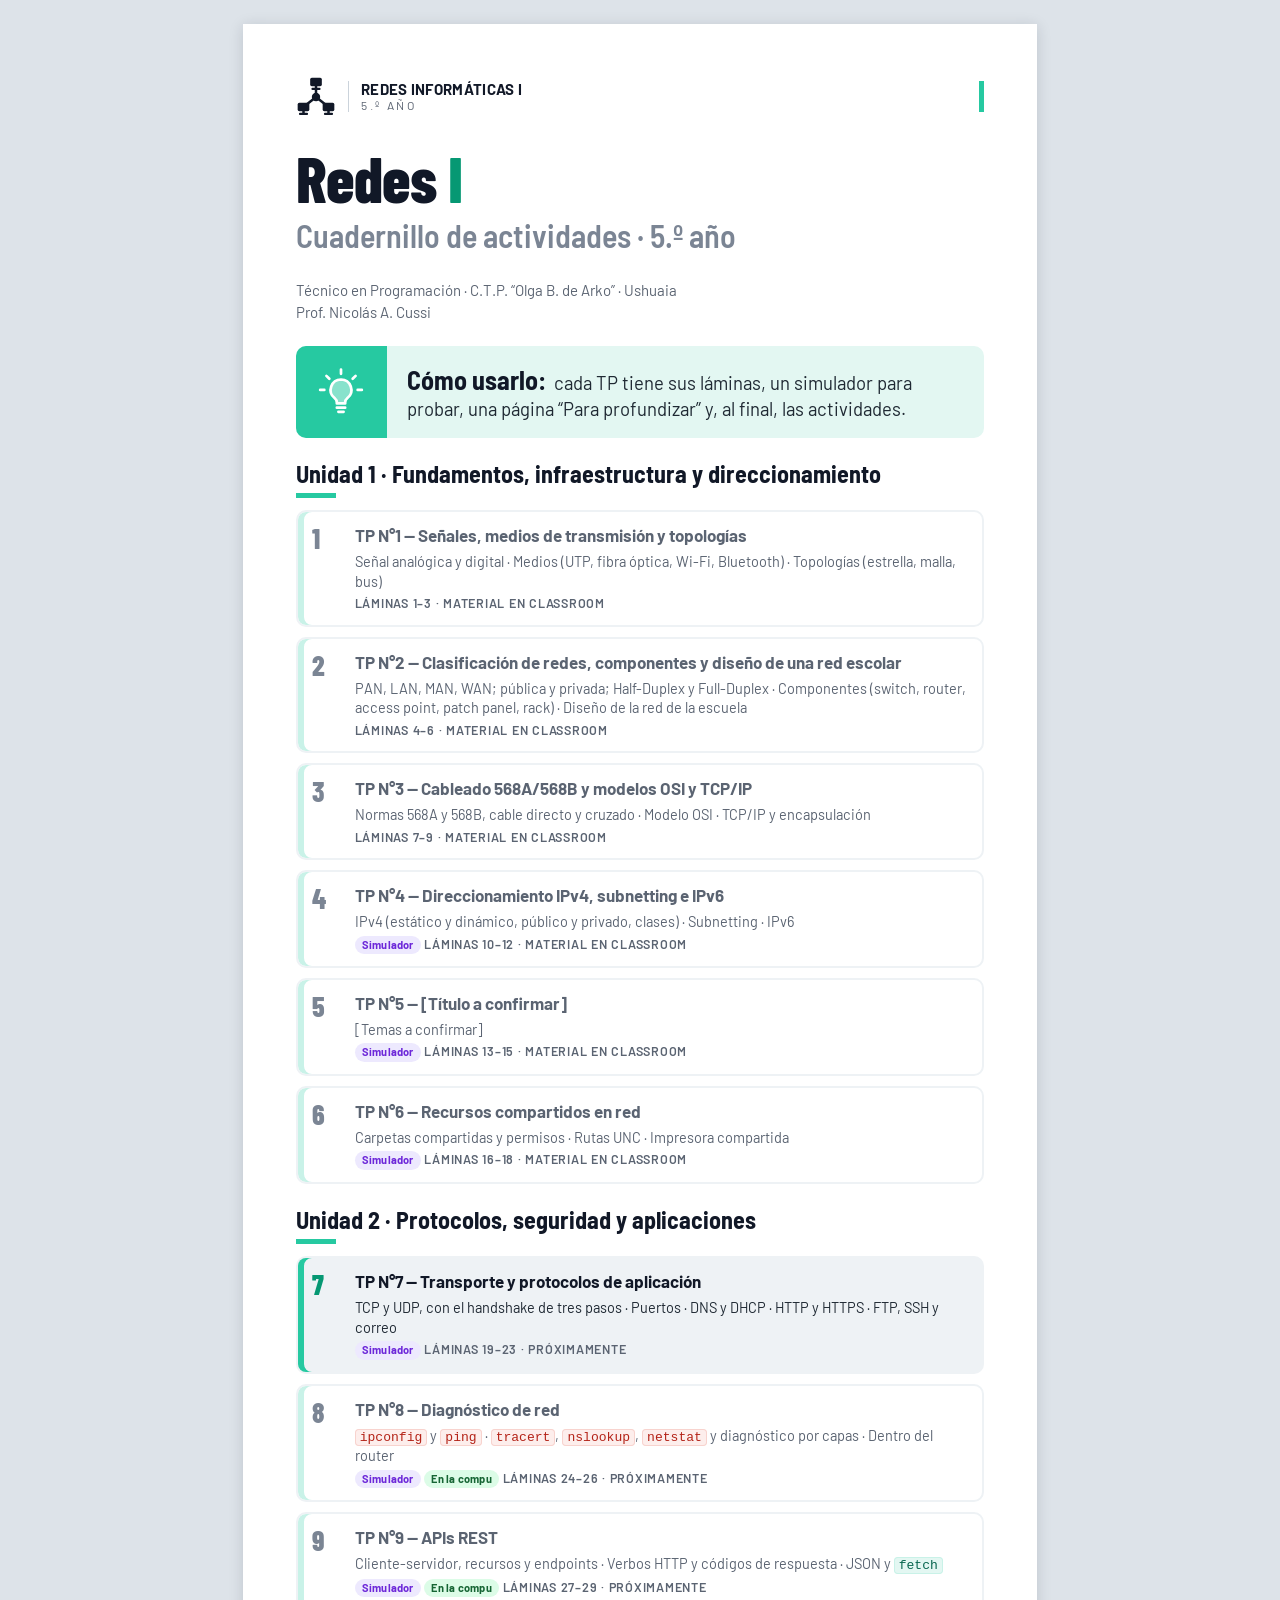
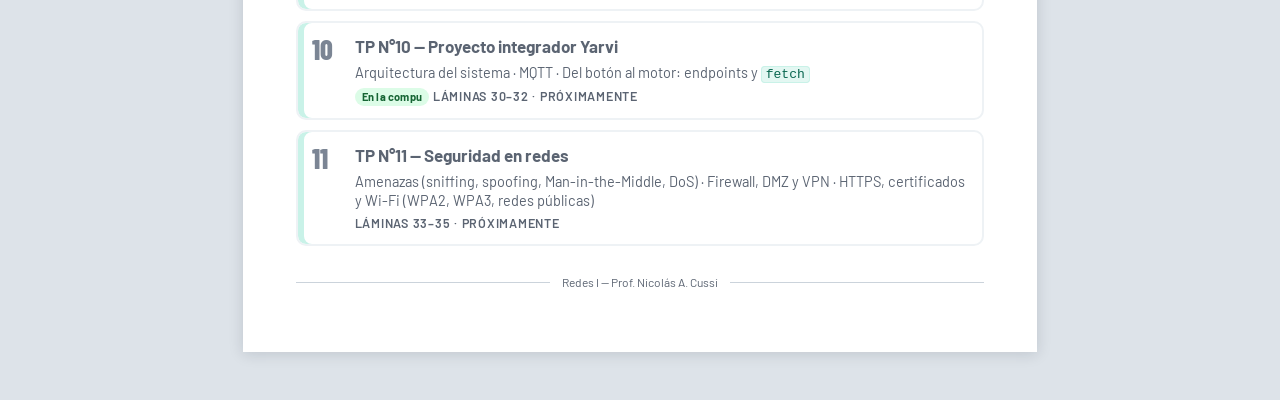
==== commit fcc9571c: "Índice: datos de la portada con la escuela primero y el profesor abajo" ====
--- a/index.html
+++ b/index.html
@@ -44,8 +44,8 @@
   </header>
 
   <p class="portada__datos">
-    <strong>Redes I</strong> • Prof. Nicolás A. Cussi<br>
-    Técnico en Programación · C.T.P. “Olga B. de Arko” · Ushuaia
+    Técnico en Programación · C.T.P. “Olga B. de Arko” · Ushuaia<br>
+    Prof. Nicolás A. Cussi
   </p>
 
   <aside class="idea" aria-label="Cómo usar el cuadernillo">
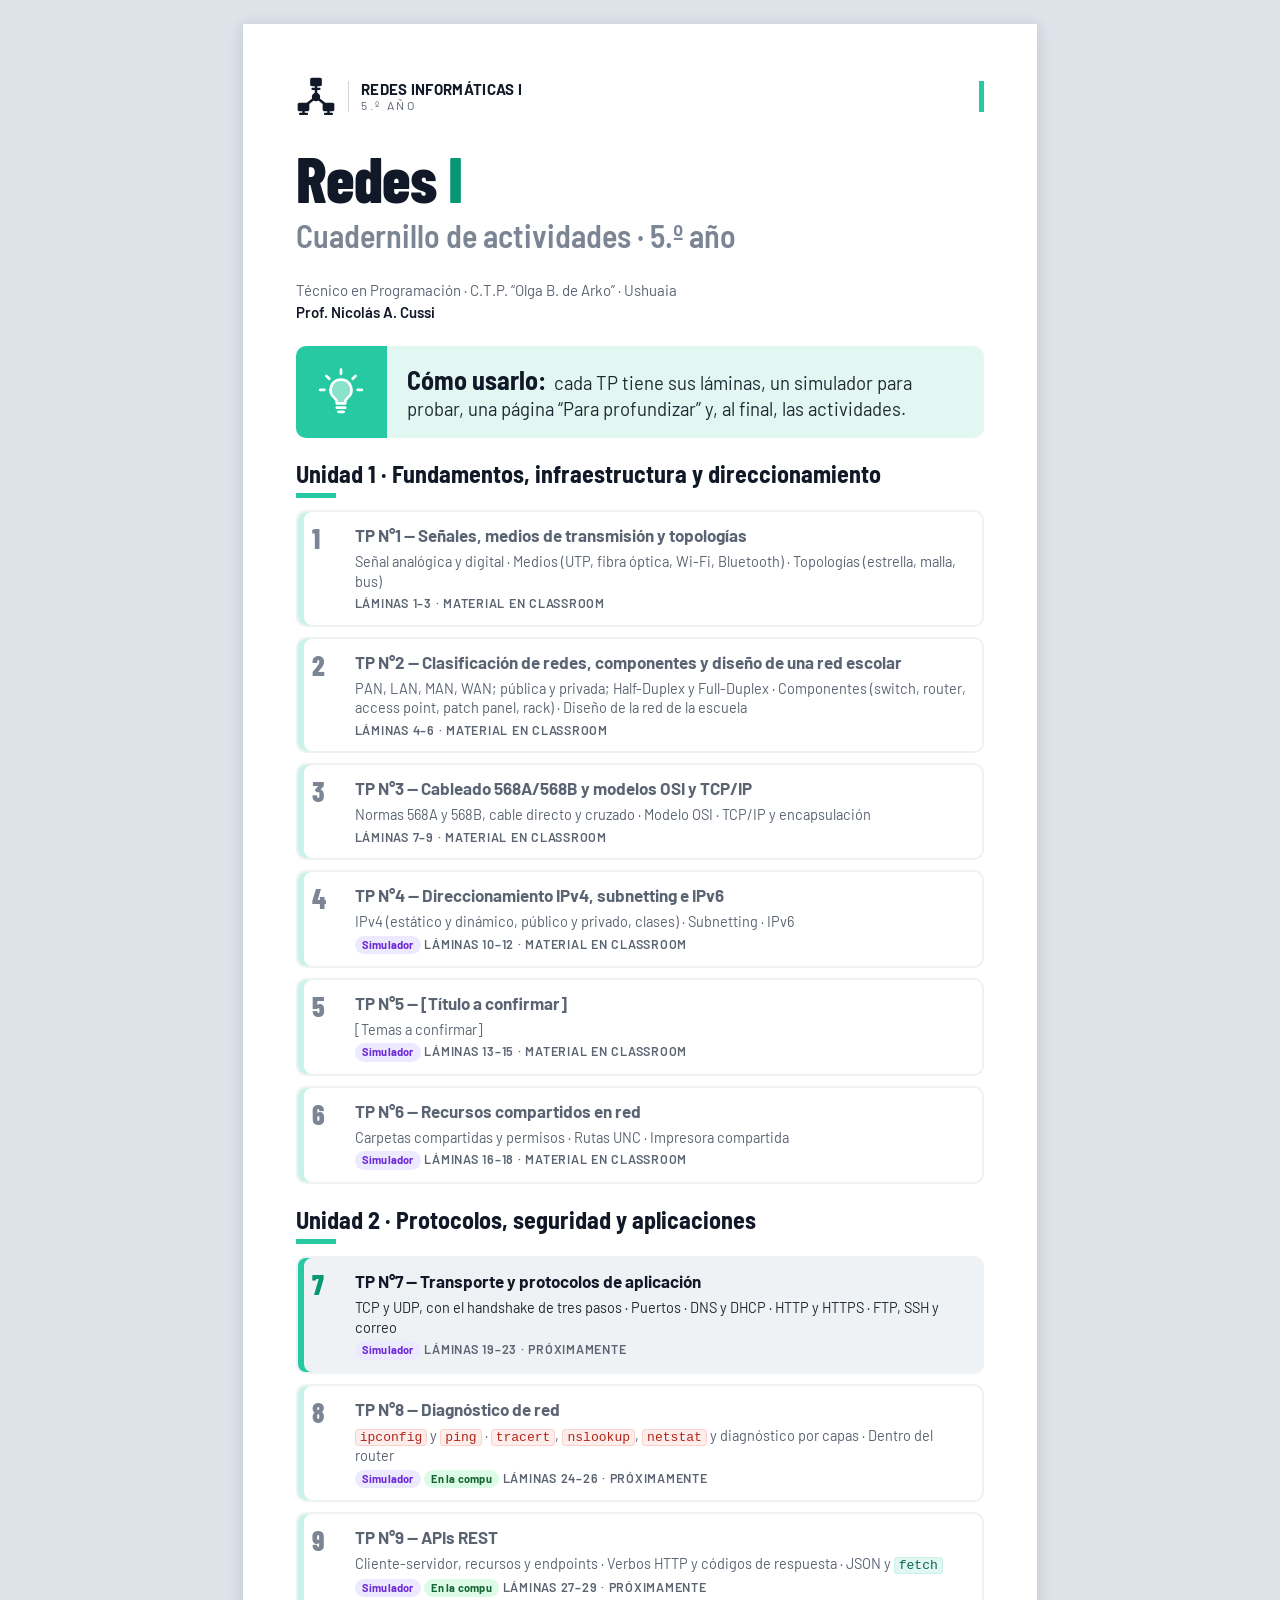
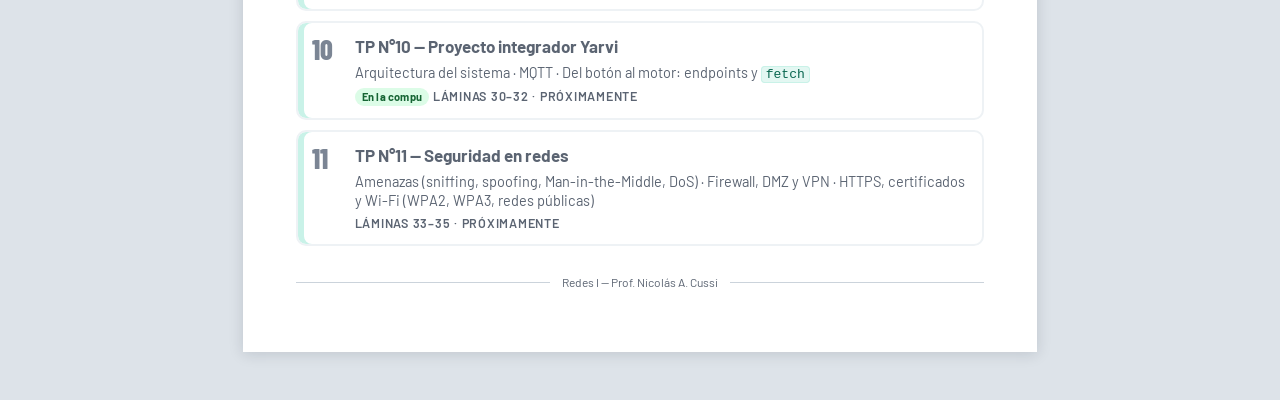
==== commit e45d2320: "Índice: nombre del profesor en semi negrita" ====
--- a/index.html
+++ b/index.html
@@ -45,7 +45,7 @@
 
   <p class="portada__datos">
     Técnico en Programación · C.T.P. “Olga B. de Arko” · Ushuaia<br>
-    Prof. Nicolás A. Cussi
+    <strong>Prof. Nicolás A. Cussi</strong>
   </p>
 
   <aside class="idea" aria-label="Cómo usar el cuadernillo">
--- a/assets/css/estilos.css
+++ b/assets/css/estilos.css
@@ -874,7 +874,7 @@
 .portada__hero h1 span { color: var(--acento-numero); }
 .portada__hero .tit__sub { margin-top: 8px; }
 .portada__datos { font-size: 15px; color: var(--gris); line-height: 1.5; }
-.portada__datos strong { color: var(--tinta); }
+.portada__datos strong { color: var(--tinta); font-weight: 600; }
 
 .bloque h2 { margin-bottom: 12px; }
 .lista-tp { display: grid; gap: 10px; }
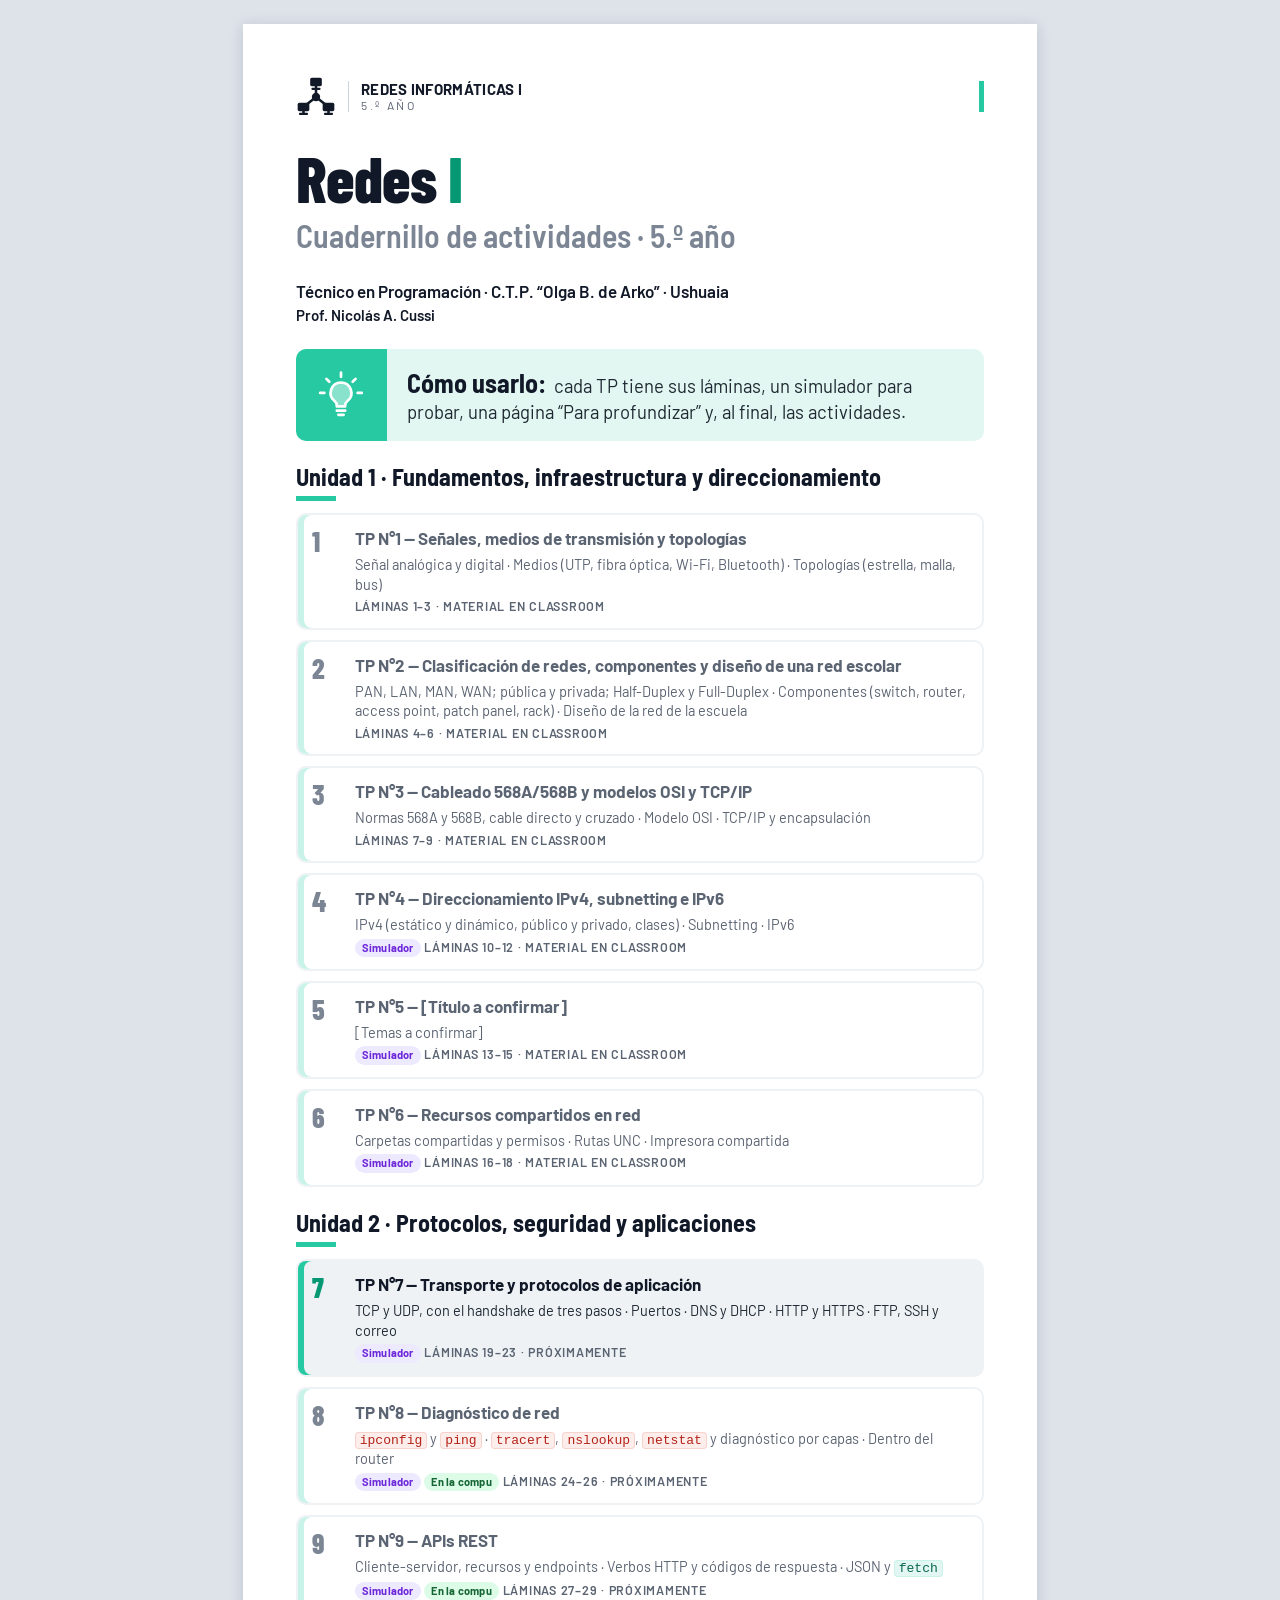
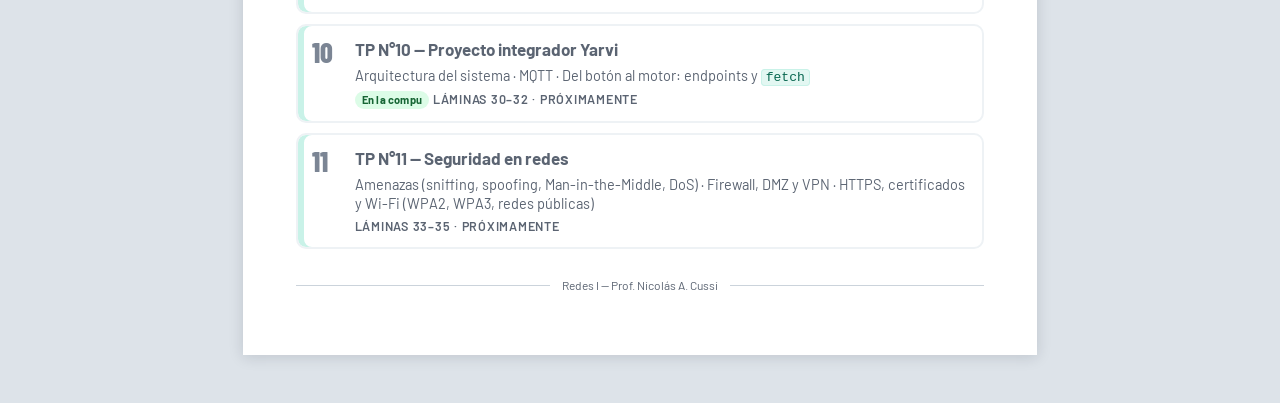
==== commit c63270a8: "Índice: datos de la portada en semi negrita, la escuela un poco más grande" ====
--- a/index.html
+++ b/index.html
@@ -44,7 +44,7 @@
   </header>
 
   <p class="portada__datos">
-    Técnico en Programación · C.T.P. “Olga B. de Arko” · Ushuaia<br>
+    <strong class="portada__escuela">Técnico en Programación · C.T.P.&nbsp;“Olga&nbsp;B.&nbsp;de&nbsp;Arko” · Ushuaia</strong><br>
     <strong>Prof. Nicolás A. Cussi</strong>
   </p>
 
--- a/assets/css/estilos.css
+++ b/assets/css/estilos.css
@@ -875,6 +875,7 @@
 .portada__hero .tit__sub { margin-top: 8px; }
 .portada__datos { font-size: 15px; color: var(--gris); line-height: 1.5; }
 .portada__datos strong { color: var(--tinta); font-weight: 600; }
+.portada__escuela { font-size: 17px; }
 
 .bloque h2 { margin-bottom: 12px; }
 .lista-tp { display: grid; gap: 10px; }
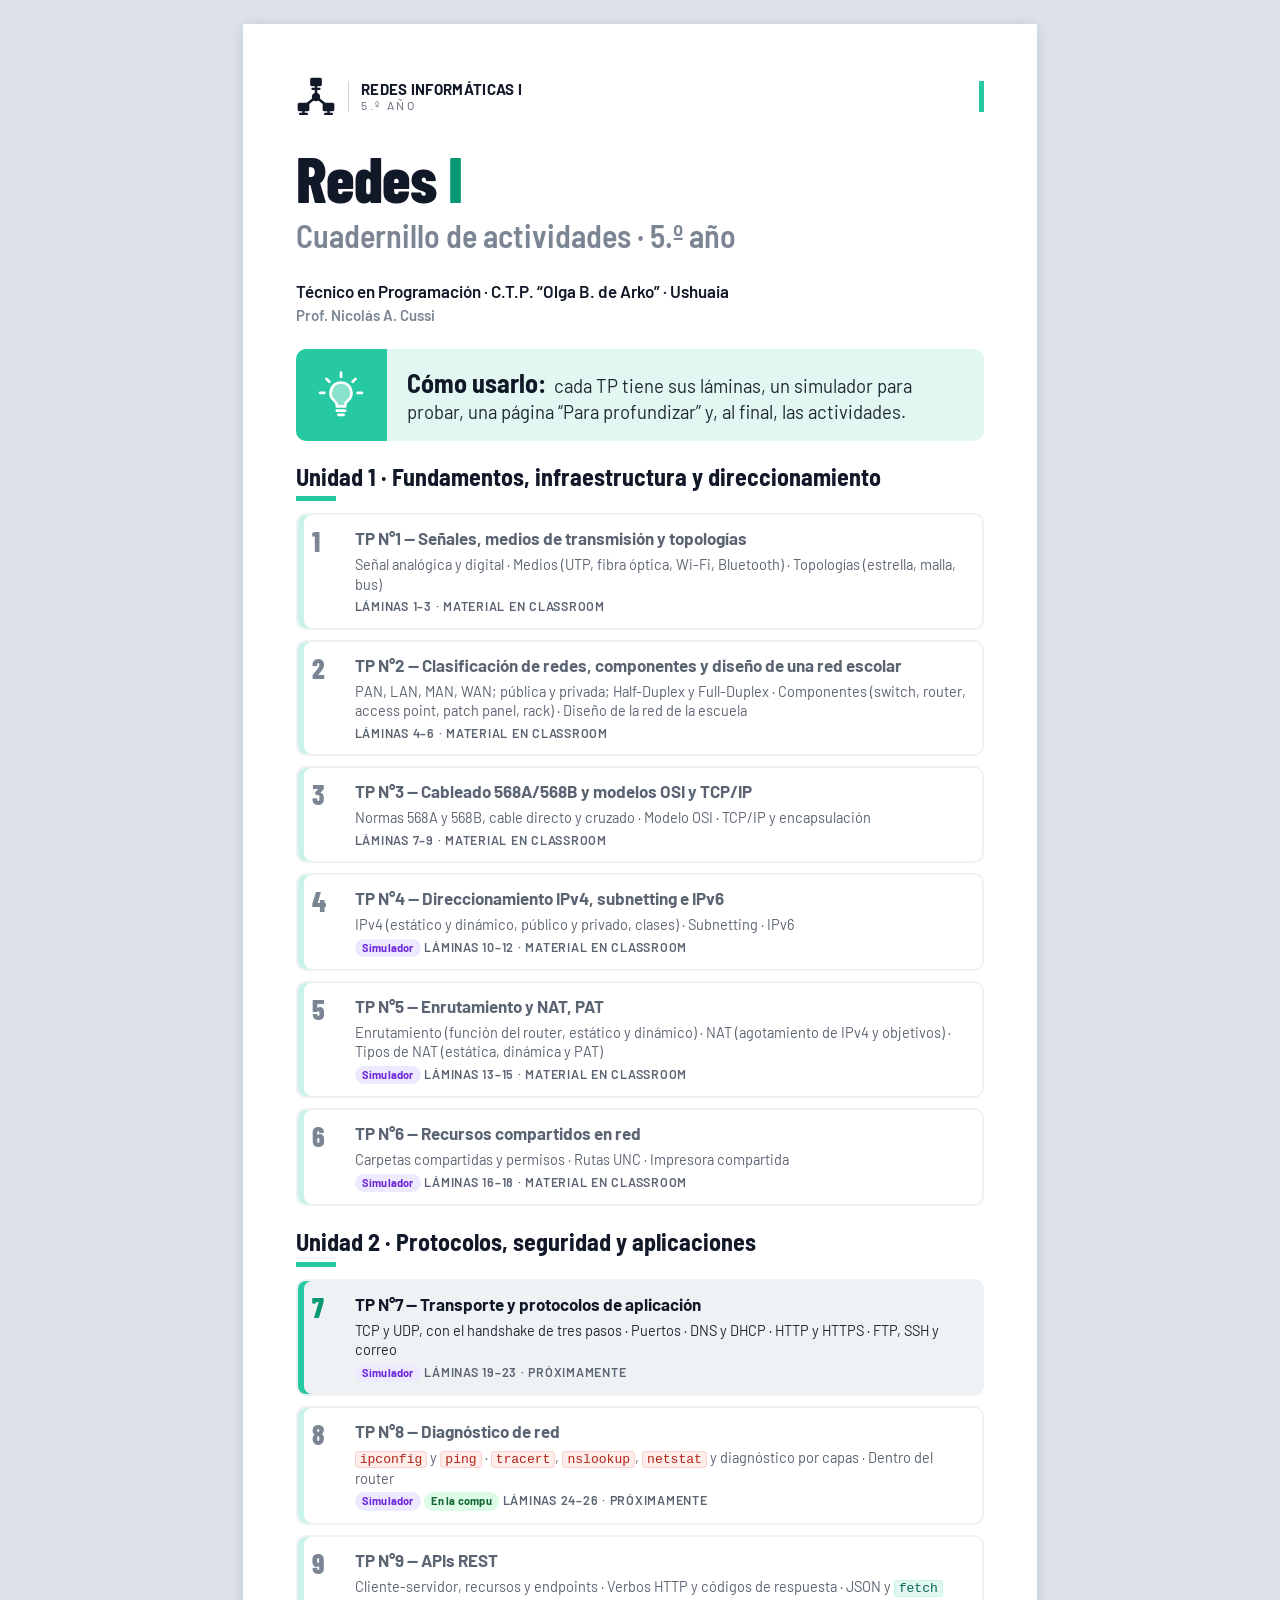
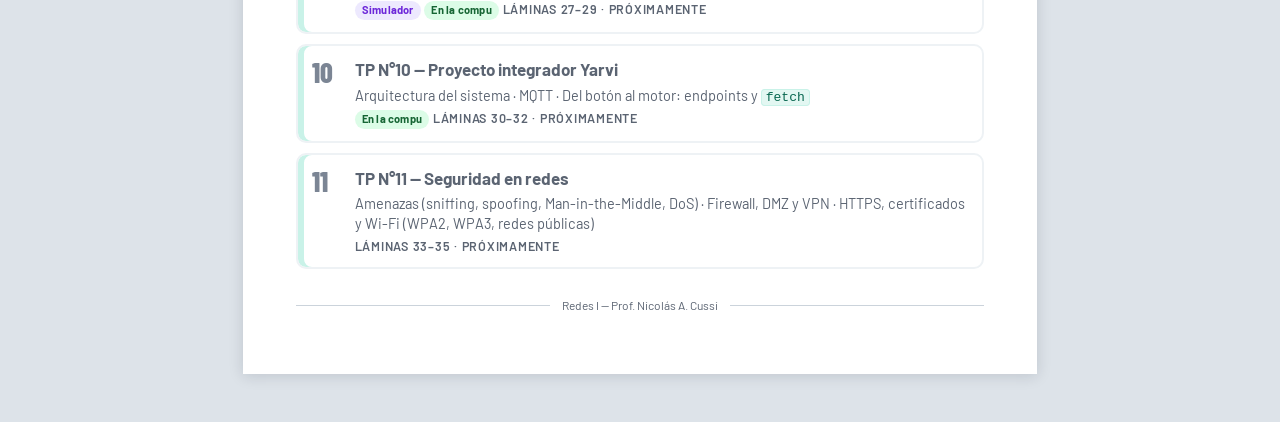
==== commit e2ebf301: "Índice: título y temas del TP5" ====
--- a/index.html
+++ b/index.html
@@ -97,8 +97,8 @@
       <li>
         <div class="tp tp--pronto">
           <span class="tp__num" aria-hidden="true">5</span>
-          <span class="tp__titulo">TP N°5 — [Título a confirmar]</span>
-          <span class="tp__temas">[Temas a confirmar]</span>
+          <span class="tp__titulo">TP N°5 — Enrutamiento y NAT, PAT</span>
+          <span class="tp__temas">Enrutamiento (función del router, estático y dinámico) · NAT (agotamiento de IPv4 y objetivos) · Tipos de NAT (estática, dinámica y PAT)</span>
           <span class="tp__meta"><span class="etq etq--sim">Simulador</span> Láminas 13–15 · Material en Classroom</span>
         </div>
       </li>
--- a/assets/css/estilos.css
+++ b/assets/css/estilos.css
@@ -874,8 +874,8 @@
 .portada__hero h1 span { color: var(--acento-numero); }
 .portada__hero .tit__sub { margin-top: 8px; }
 .portada__datos { font-size: 15px; color: var(--gris); line-height: 1.5; }
-.portada__datos strong { color: var(--tinta); font-weight: 600; }
-.portada__escuela { font-size: 17px; }
+.portada__datos strong { color: var(--gris-sub); font-weight: 600; }
+.portada__datos .portada__escuela { font-size: 17px; color: var(--tinta); }
 
 .bloque h2 { margin-bottom: 12px; }
 .lista-tp { display: grid; gap: 10px; }
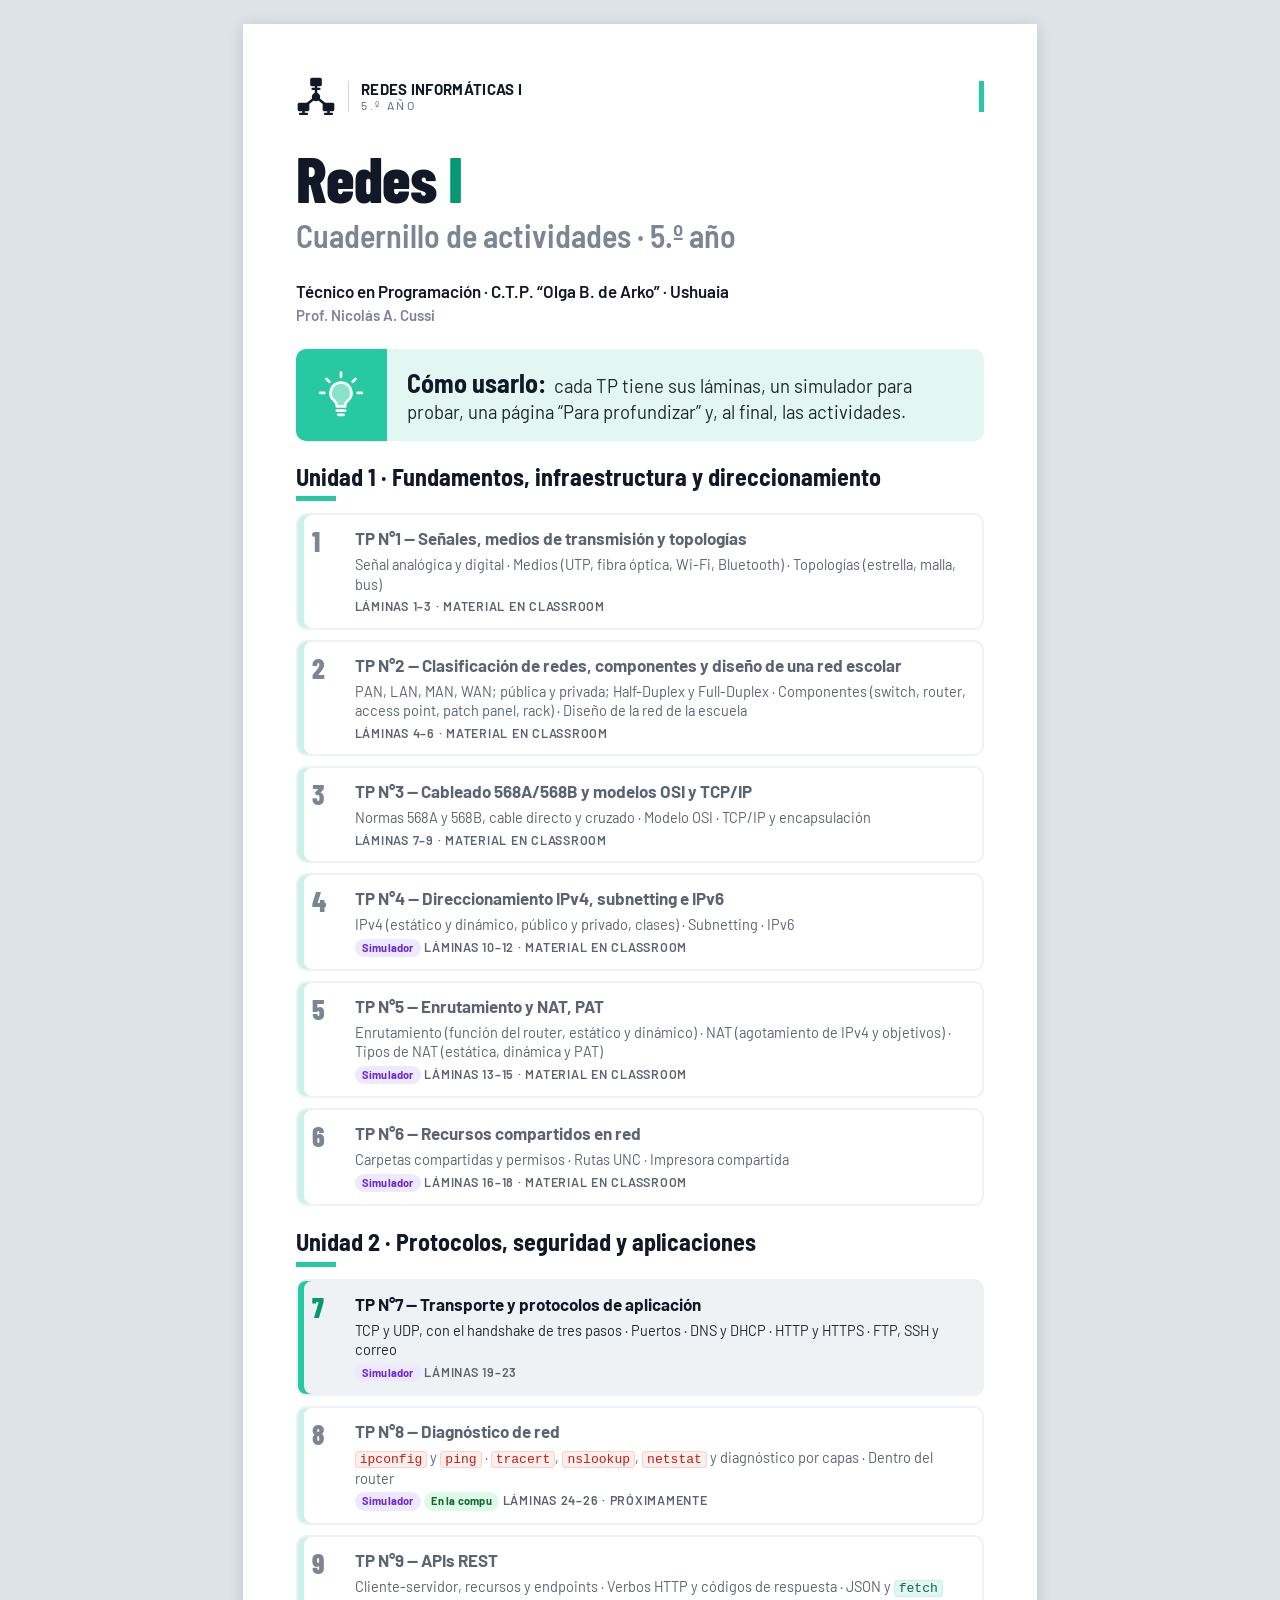
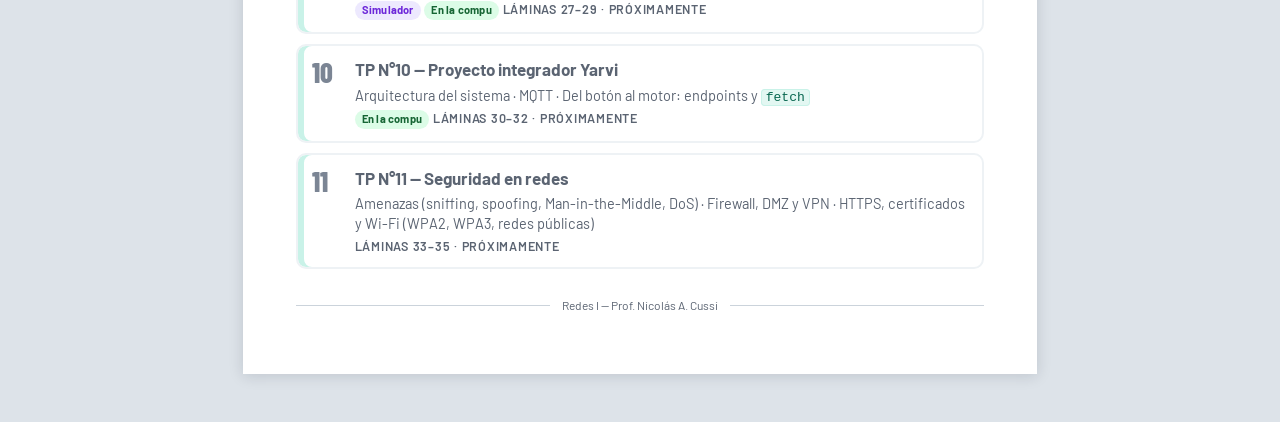
==== commit 27728f48: "TP7: Transporte y protocolos de aplicación - Láminas 19 a 23: TCP y UDP con el handshake en SVG, pue" ====
--- a/index.html
+++ b/index.html
@@ -117,12 +117,12 @@
     <h2 class="subtitulo" id="u2">Unidad 2 · Protocolos, seguridad y aplicaciones</h2>
     <ul class="lista-tp">
       <li>
-        <div class="tp">
+        <a class="tp" href="unidades/tp07.html">
           <span class="tp__num" aria-hidden="true">7</span>
           <span class="tp__titulo">TP N°7 — Transporte y protocolos de aplicación</span>
           <span class="tp__temas">TCP y UDP, con el handshake de tres pasos · Puertos · DNS y DHCP · HTTP y HTTPS · FTP, SSH y correo</span>
-          <span class="tp__meta"><span class="etq etq--sim">Simulador</span> Láminas 19–23 · Próximamente</span>
-        </div>
+          <span class="tp__meta"><span class="etq etq--sim">Simulador</span> Láminas 19–23 <span class="tp__visto" data-visto="7" hidden>· ✓ Visto</span></span>
+        </a>
       </li>
       <li>
         <div class="tp tp--pronto">
--- a/assets/css/estilos.css
+++ b/assets/css/estilos.css
@@ -1,6 +1,6 @@
 /* ==========================================================
-   Base de Datos I — Cuadernillo web (identidad: "Bases de Datos y SQL · Desde cero")
-   Prof. Nicolás A. Cussi • Base de Datos I
+   Redes I — Cuadernillo web
+   Prof. Nicolás A. Cussi • Técnico en Programación · 5.º año
    Mobile first · Modo hoja A4 en escritorio e impresión
    ========================================================== */
 
@@ -14,10 +14,9 @@
 @font-face { font-family: "Barlow Condensed"; src: url("../fonts/barlow-condensed-latin-700-normal.woff2") format("woff2"); font-weight: 700; font-style: normal; font-display: swap; }
 @font-face { font-family: "Barlow Condensed"; src: url("../fonts/barlow-condensed-latin-800-normal.woff2") format("woff2"); font-weight: 800; font-style: normal; font-display: swap; }
 
-/* ---------- Paleta (detectada del PDF) ---------- */
+/* ---------- Paleta ---------- */
 :root {
   /* Identidad */
-  --conceptos: #26C6D4;     /* cian del Módulo 1 de Base de Datos (sin uso en Redes I) */
   --acento: #26C9A1;         /* verde azulado: íconos, barras, flechas, recuadros. Encima va texto oscuro */
   --acento-numero: #069873;  /* número de cada título (3,6:1 sobre blanco: solo texto grande) */
   --acento-claro: #C9F2E8;   /* encabezados de tarjetas */
@@ -25,8 +24,6 @@
   --acento-texto: #096750;   /* texto de color sobre blanco o sobre el tono claro (5,6:1 o más) */
 
   /* Colores con significado propio */
-  --planilla: #A78BFA; --planilla-numero: #7C3AED; --planilla-texto: #6D28D9; --planilla-claro: #DDD6FE; --planilla-suave: #EDE9FE;
-  --sql: #60A5FA;      --sql-numero: #2563EB;      --sql-texto: #1D4ED8;      --sql-claro: #BFDBFE;      --sql-suave: #DBEAFE;
   --archivo: #F59E0B;  --archivo-texto: #92400E;   --archivo-claro: #FEF3C7;  --archivo-linea: #FDE68A;
   --naranja: #EA580C;  --naranja-texto: #C2410C;   --naranja-claro: #FFEDD5;
   --ok: #15803D;       --ok-oscuro: #166534;       --ok-claro: #DCFCE7;
@@ -39,12 +36,12 @@
 
   /* Código en pantalla (fondo --consola-fondo; todos 5:1 o más) */
   --consola-fondo: #1E293B; --cod-texto: #E2E8F0; --consola-linea: #334155;
-  --cod-etq: #FB7185;  /* rosa: palabras clave (MIENTRAS, SI, SELECT…) */
-  --cod-atr: #A3E635;  /* lima: nombres de campos y tablas */
-  --cod-str: #FDE047;  /* amarillo: textos entre comillas */
+  --cod-etq: #FB7185;  /* rosa: palabras clave */
+  --cod-atr: #A3E635;  /* lima: campos y propiedades */
+  --cod-str: #FDE047;  /* amarillo: textos */
   --cod-com: #94A3B8;  /* gris azulado, en cursiva: comentarios */
   --cod-num: #C084FC;  /* violeta: números */
-  --cod-fun: #67E8F9;  /* cian: acciones (abrir, leer, mostrar) y funciones */
+  --cod-fun: #67E8F9;  /* cian: funciones */
   /* Terminal: lo que sale bien y los errores */
   --consola-ok: #86EFAC;  --consola-error: #FCA5A5;
 
@@ -61,21 +58,12 @@
 
   --foco: #1E3A8A;          /* contorno de foco del teclado */
 
-  /* TP3: campos alternados dentro de un archivo de texto */
-  --campo-a: var(--acento-claro);
-  --campo-b: #DDE3E9;
-
   --radio: 10px;
   --fuente: "Barlow", system-ui, -apple-system, "Segoe UI", Roboto, sans-serif;
   --fuente-titulo: "Barlow Semi Condensed", "Barlow", system-ui, sans-serif;
   --fuente-titular: "Barlow Condensed", "Barlow Semi Condensed", system-ui, sans-serif;
   --fuente-mono: ui-monospace, "Cascadia Mono", Consolas, "Liberation Mono", "Courier New", monospace;
 }
-
-/* Acento por módulo: clase en el <body> de cada TP (o en cada bloque de la portada).
-   modulo-1 no cambia nada: usa el cian de :root */
-.modulo-2 { --acento: var(--planilla); --acento-numero: var(--planilla-numero); --acento-texto: var(--planilla-texto); --acento-claro: var(--planilla-claro); --acento-suave: var(--planilla-suave); --panel-linea: var(--planilla-claro); }
-.modulo-3 { --acento: var(--sql); --acento-numero: var(--sql-numero); --acento-texto: var(--sql-texto); --acento-claro: var(--sql-claro); --acento-suave: var(--sql-suave); --panel-linea: var(--sql-claro); }
 
 /* ---------- Base ---------- */
 *, *::before, *::after { box-sizing: border-box; }
@@ -187,7 +175,7 @@
   padding-left: 12px; border-left: 1.5px solid var(--linea);
   line-height: 1.15;
 }
-/* "BASES DE DATOS Y SQL" y "TRABAJO PRÁCTICO N°X" llevan siempre el mismo tamaño */
+/* El nombre de la materia y "TRABAJO PRÁCTICO N°X" llevan siempre el mismo tamaño */
 .cab__marca b, .cab__lema {
   font-size: 14px; font-weight: 700; letter-spacing: .02em; color: var(--tinta);
   text-transform: uppercase; white-space: nowrap;
@@ -269,10 +257,10 @@
   background: var(--panel); border-radius: 8px; padding: 12px 14px;
 }
 .paso .ico { grid-area: ico; width: 56px; height: 56px; margin: 0 auto; }
-.paso h3 { grid-area: tit; font-family: var(--fuente); font-weight: 700; font-size: 19px; color: var(--tinta); }
+.paso h3, .paso h4 { grid-area: tit; font-family: var(--fuente); font-weight: 700; font-size: 19px; color: var(--tinta); }
 .paso p  { grid-area: txt; font-size: 16px; line-height: 1.3; }
 
-/* Tarjetas blancas con encabezado celeste */
+/* Tarjetas blancas con encabezado del acento */
 .tarjeta {
   background: var(--blanco); border-radius: 8px; padding: 6px 6px 12px;
   display: flex; flex-direction: column; align-items: center; text-align: center; gap: 8px;
@@ -323,7 +311,7 @@
   display: grid; grid-template-columns: 1fr auto; align-items: center; gap: 12px;
   background: var(--panel); border-radius: var(--radio); padding: 14px;
 }
-.comparar h3 { font-family: var(--fuente-titulo); font-weight: 700; font-size: 23px; color: var(--tinta); line-height: 1.1; margin-bottom: 4px; }
+.comparar h3, .comparar h4 { font-family: var(--fuente-titulo); font-weight: 700; font-size: 23px; color: var(--tinta); line-height: 1.1; margin-bottom: 4px; }
 .comparar p { font-size: 16.5px; line-height: 1.35; }
 
 /* Tabla comparativa */
@@ -347,17 +335,17 @@
 }
 .sin-raya::after { display: none; }
 
-/* Dos grupos en un mismo esquema: el primero con el acento del módulo (.grupo) y el segundo
-   en naranja (.grupo--naranja); en el TP1 el segundo es la hoja de cálculo (.grupo--planilla) */
+/* Dos grupos en un mismo esquema: el primero con el acento (.grupo) y el segundo en naranja
+   (.grupo--naranja). Cliente y servidor van siempre así. Funciona y falla: .grupo--ok y .grupo--error */
 .grupo { --grupo: var(--acento); --grupo-claro: var(--acento-claro); }
-.grupo--planilla { --grupo: var(--planilla); --grupo-claro: var(--planilla-claro); }
-.grupo--planilla .ico { --ac: var(--planilla); }
 .grupo--naranja { --grupo: var(--naranja); --grupo-claro: var(--naranja-claro); }
 .grupo--naranja .ico { --ac: var(--naranja); }
 .grupo--ok { --grupo: var(--ok); --grupo-claro: var(--ok-claro); }
 .grupo--ok .ico { --ac: var(--ok); }
+.grupo--error { --grupo: var(--error); --grupo-claro: var(--error-claro); }
+.grupo--error .ico { --ac: var(--error); }
 .comparar .grupo { box-shadow: inset 0 5px 0 var(--grupo); }
-.comparar .grupo--ok, .comparar .grupo--naranja { background: var(--grupo-claro); }   /* TP3: ventaja / desventaja */
+.comparar .grupo--ok, .comparar .grupo--naranja, .comparar .grupo--error { background: var(--grupo-claro); }
 .cuando .grupo { box-shadow: inset 5px 0 0 var(--grupo); }
 .tabla-comp thead th.grupo { background: var(--grupo-claro); }
 .tabla-comp thead th:first-child { background: var(--panel-oscuro); }
@@ -520,7 +508,7 @@
 .act-tabla thead th { background: var(--acento-claro); font-weight: 700; color: var(--tinta); text-align: center; }
 .act-tabla tbody th { font-weight: 600; color: var(--tinta); }
 
-/* Parte 2 · en la computadora (solo TPs prácticos: 4, 5, 9 e integrador) */
+/* Actividades en la computadora (solo TP8, TP9 y TP10) */
 .lamina--compu .act-banda { background: var(--ok); color: var(--blanco); }
 .lamina--compu .act-banda .ico { color: var(--blanco); --ac: var(--ok-oscuro); }
 .lamina--compu .act-banda__parte { border-left-color: rgba(255, 255, 255, .5); }
@@ -542,22 +530,20 @@
 .tit-ico { display: inline-block; width: 1.2em; height: 1.2em; margin-right: 6px; vertical-align: -.25em; }
 
 /* ==========================================================
-   TP3: archivos de texto, separadores y pseudocódigo
+   Código, archivos y ventanas
    ========================================================== */
-/* Código dentro del texto: fondo claro, texto y borde de su color
-   (el borde va con box-shadow para no cambiar el ancho) */
+/* Código dentro del texto (comandos con .cod-cmd, archivos con .cod-archivo): fondo claro,
+   texto y borde de su color (el borde va con box-shadow para no cambiar el ancho) */
 code {
-  font-family: var(--fuente-mono); font-size: .9em; white-space: pre;
+  font-family: var(--fuente-mono); font-size: .9em; white-space: pre-wrap; overflow-wrap: anywhere;   /* una URL larga no desborda en el celular */
   border-radius: 4px; padding: 1px 5px;
   background: var(--acento-suave); color: var(--acento-texto); box-shadow: inset 0 0 0 1px var(--acento-claro);
 }
 code.cod-archivo { background: var(--archivo-claro); color: var(--archivo-texto); box-shadow: inset 0 0 0 1px var(--archivo-linea); }
 code.cod-cmd { background: var(--comando-claro); color: var(--comando-texto); box-shadow: inset 0 0 0 1px var(--comando-linea); }
-code.cod-formula { background: var(--planilla-suave); color: var(--planilla-texto); box-shadow: inset 0 0 0 1px var(--planilla-claro); }
-code.cod-sql { background: var(--sql-suave); color: var(--sql-texto); box-shadow: inset 0 0 0 1px var(--sql-claro); }
 
 /* Ventanas: los tres puntos de color delante del nombre */
-.archivo__nombre::before, .ventana-cod__barra::before {
+.archivo__nombre::before, .ventana-cod__barra::before, .captura__barra::before {
   content: ""; flex: none; width: 8px; height: 8px; border-radius: 50%;
   background: var(--punto-rojo); box-shadow: 12px 0 var(--punto-amarillo), 24px 0 var(--punto-verde);
   margin-right: 24px;
@@ -578,42 +564,16 @@
   margin: 0; padding: 8px 14px 10px; overflow-x: auto;
   font-family: var(--fuente-mono); font-size: 15px; line-height: 1.65; color: var(--tinta);
 }
-.archivo__regla, .archivo__n { color: var(--gris); }
-.archivo__n { user-select: none; }
-.archivo__enc { font-weight: 700; }
-.c-a { background: var(--campo-a); }
-.c-b { background: var(--campo-b); }
-/* espacios visibles: un punto por cada carácter */
-.esp {
-  background-image: radial-gradient(circle, var(--gris) 0 1.4px, transparent 1.9px);
-  background-size: 1ch 100%; background-repeat: repeat-x;
-}
-/* el separador es "el otro grupo" del esquema: va en naranja */
-.sep {
-  background: var(--naranja-texto); color: var(--blanco); border-radius: 3px; font-weight: 700;
-  padding: 0 .2em; margin: 0 .2em;   /* aire visual a cada lado: no son espacios del archivo */
-}
+.archivo__n { color: var(--gris); user-select: none; }
 
 /* Archivo + explicación (una columna en el celular, dos en pantalla ancha) */
 .archivo-ej { display: grid; gap: 12px; align-items: start; }
-.tabla-campos { text-align: left; }
-.tabla-campos th, .tabla-campos td { padding-left: 8px; }
-.tabla-campos tbody th { background: var(--blanco); border-top: 1px solid var(--linea); font-family: var(--fuente-mono); font-size: .95em; }
-.tabla-campos tbody td { border-left: 1px solid var(--linea); }
-.muestra { display: inline-block; width: 12px; height: 12px; margin-right: 7px; border: 1px solid var(--linea); border-radius: 2px; vertical-align: -1px; }
 .lista-txt { display: grid; gap: 6px; font-size: 16px; line-height: 1.35; }
 
-/* Separadores: carácter grande + ejemplo */
-.glifo { width: 48px; text-align: center; flex: none; }
-.glifo--bajo { transform: translateY(-.24em); }   /* coma y punto y coma: subirlos al centro */
-.glifo--alto { transform: translateY(.26em); }    /* comillas: bajarlas al centro */
-.tipo__valor--sep { color: var(--naranja-texto); }
-.ico--sep { --ac: var(--naranja); }
 .comun code, .cuando code { display: block; width: fit-content; margin-top: 3px; }
-.comun--suelto li { background: var(--panel); }
 .sin-raya + .texto { margin-top: 8px; }
 
-/* Ventana de código (pseudocódigo; en el TP9, SQL con .ventana-cod--sql) */
+/* Ventana de código o de terminal: barra con el rótulo + el contenido */
 .ventana-cod {
   background: var(--consola-fondo); border-radius: 8px; overflow: hidden;
   box-shadow: 0 6px 16px -8px rgba(15, 23, 42, .6);
@@ -623,7 +583,11 @@
   font-family: var(--fuente-mono); font-size: 12px; font-weight: 600; color: var(--cod-com);
   border-bottom: 1px solid var(--consola-linea);
 }
-.ventana-cod--sql .ventana-cod__barra { box-shadow: inset 0 3px 0 var(--sql); }
+.ventana-cod__txt {
+  margin: 0; padding: 8px 12px 10px;
+  font-family: var(--fuente-mono); font-size: 13.5px; line-height: 1.5; color: var(--cod-texto);
+  white-space: pre-wrap; overflow-wrap: anywhere;   /* en el celular, los renglones largos bajan */
+}
 /* colores del código */
 .ventana-cod b, .t-etq { color: var(--cod-etq); }
 .t-atr { color: var(--cod-atr); }
@@ -632,29 +596,275 @@
 .t-num { color: var(--cod-num); }
 .t-fun { color: var(--cod-fun); }
 
-/* Pseudocódigo con número de línea */
-.pseudo {
-  counter-reset: ln; display: grid; padding: 8px 0;
-  font-family: var(--fuente-mono); font-size: 14px; line-height: 1.45; color: var(--cod-texto);
-}
-.pseudo li { counter-increment: ln; display: flex; align-items: baseline; gap: 10px; padding: 1px 10px 1px 0; }
-.pseudo li::before {
-  content: counter(ln); flex: none; width: 2.4em; padding-right: .6em; text-align: right;
-  color: var(--cod-com); border-right: 2px solid var(--consola-linea);
-}
-.pseudo__c { flex: 1; min-width: 0; }
-.pseudo .i1 .pseudo__c { padding-left: 2ch; }
-.pseudo .i2 .pseudo__c { padding-left: 4ch; }
-.pseudo b { font-weight: 700; }
-.pseudo__paso {
-  flex: none; font-family: var(--fuente); font-size: 12px; font-weight: 700; letter-spacing: .04em;
-  background: var(--acento); color: var(--tinta); border-radius: 999px; padding: 1px 8px;
-}
 .act__items .archivo { margin-top: 8px; }
 /* Actividad con un archivo al costado de las consignas (en pantalla ancha) */
 .act__cuerpo { display: grid; gap: 0 14px; align-items: start; }
 .act__cuerpo > .archivo, .act__archivos { margin-top: 9px; }
 .act__archivos { display: grid; gap: 8px; justify-items: start; }
+
+/* ==========================================================
+   Redes I: protocolos, esquemas, simulador y captura
+   ========================================================== */
+/* Puerto y transporte de un servicio: "PUERTO 53 · UDP" */
+.puerto {
+  display: inline-flex; align-items: center; gap: 8px; flex: none;
+  background: var(--blanco); border: 1.5px solid var(--linea); border-radius: 999px;
+  padding: 3px 5px 3px 12px; line-height: 1; white-space: nowrap;
+}
+.puerto__rot { font-size: 11px; font-weight: 700; letter-spacing: .12em; text-transform: uppercase; color: var(--gris); }
+.puerto__num { font-family: var(--fuente-titular); font-weight: 800; font-size: 22px; color: var(--tinta); }
+.puertos { display: flex; flex-wrap: wrap; gap: 8px 14px; }
+.puertos li { display: flex; align-items: center; gap: 8px; font-weight: 700; font-size: 17px; color: var(--tinta); }
+/* TCP y UDP: los dos grupos del esquema */
+.etq--tcp { background: var(--acento); color: var(--tinta); }
+.etq--udp { background: var(--naranja-texto); color: var(--blanco); }
+.lamina .etq { font-size: 13px; padding: 2px 9px; letter-spacing: .04em; vertical-align: 1px; }
+
+/* Dos columnas en pantalla ancha */
+.columnas { display: grid; gap: 12px; align-items: start; }
+.columnas .panel { display: grid; gap: 10px; align-content: start; }
+.columnas .panel__cab { margin-bottom: 0; align-items: center; flex-wrap: wrap; }
+.columnas .cuando { grid-template-columns: 1fr; margin-top: 0; }
+.panel .texto, .panel > p { font-size: 16px; line-height: 1.4; }
+
+/* Pasos con letra o número (DORA, resolución DNS) */
+.lista-pasos { display: grid; gap: 6px; }
+.lista-pasos li {
+  display: grid; grid-template-columns: 34px 1fr; align-items: center; gap: 10px;
+  background: var(--blanco); border-radius: 8px; padding: 6px 10px 6px 6px;
+  font-size: 15.5px; line-height: 1.3;
+}
+.lista-pasos b {
+  display: flex; align-items: center; justify-content: center; height: 34px; border-radius: 7px;
+  background: var(--grupo, var(--panel-oscuro)); color: var(--tinta);
+  font-family: var(--fuente-titular); font-weight: 800; font-size: 22px;
+}
+
+/* Secuencia con dos grupos (cliente en el acento, servidor en naranja): raya arriba de cada paso */
+.secuencia .paso.grupo { box-shadow: inset 0 5px 0 var(--grupo); }
+
+/* Esquemas en SVG (handshake) */
+.esquema { margin: 0; }
+.esquema svg { width: 100%; height: auto; max-width: 420px; margin: 0 auto; }
+.esquema text { font-family: var(--fuente); fill: var(--tinta); }
+.esquema figcaption { margin-top: 6px; font-size: 14.5px; line-height: 1.35; text-align: center; }
+.esq-rot { font-size: 15px; font-weight: 700; }
+.esq-txt { font-size: 13px; fill: var(--texto); }
+.esq-vida { stroke: var(--linea); stroke-width: 2; stroke-dasharray: 5 5; }
+.esq-pide { stroke: var(--acento); fill: var(--acento); }
+.esq-responde { stroke: var(--naranja); fill: var(--naranja); }
+.esq-caja-pide { fill: var(--acento-claro); }
+.esq-caja-responde { fill: var(--naranja-claro); }
+
+/* Códigos de estado de HTTP */
+.codigos { display: grid; gap: 6px; }
+.codigos li {
+  display: grid; grid-template-columns: 54px 1fr; align-items: center; gap: 0 12px;
+  background: var(--panel); border-radius: 8px; padding: 6px 12px;
+  box-shadow: inset 5px 0 0 var(--grupo, var(--linea));
+  font-size: 15px; line-height: 1.3;
+}
+.codigos b { grid-row: span 2; font-family: var(--fuente-titular); font-weight: 800; font-size: 28px; color: var(--tinta); text-align: center; }
+
+/* ---------- Simulador ---------- */
+.simulador { display: grid; gap: 12px; background: var(--panel); border-radius: 12px; padding: 14px; }
+.sim__cab { display: flex; flex-wrap: wrap; align-items: center; gap: 6px 12px; }
+.lamina .etq--sim { font-size: 14px; }
+.sim__aviso { font-size: 14px; color: var(--gris); }
+.sim__form { display: flex; flex-wrap: wrap; align-items: end; gap: 8px; }
+.sim__campo { display: grid; gap: 4px; flex: 1 1 230px; min-width: 0; }
+.sim__campo label { font-weight: 700; font-size: 15px; color: var(--tinta); }
+.sim__campo input {
+  width: 100%; min-width: 0; padding: 8px 10px;
+  font-family: var(--fuente-mono); font-size: 16px; color: var(--tinta);
+  background: var(--blanco); border: 2px solid var(--gris); border-radius: 8px;
+}
+.sim__campo input[aria-invalid="true"] { border-color: var(--error); }
+.sim__ejemplos { display: flex; flex-wrap: wrap; align-items: center; gap: 6px 8px; font-size: 14px; }
+.boton--claro { background: var(--blanco); color: var(--tinta); box-shadow: inset 0 0 0 2px var(--gris); }
+.boton--claro:hover { background: var(--panel-oscuro); }
+.boton--chico { font-size: 13px; padding: 5px 10px; }
+button.boton:disabled { opacity: .45; cursor: not-allowed; }
+.sim__botones { display: flex; flex-wrap: wrap; gap: 8px; }
+.sim__estado { min-height: 1.4em; font-size: 15px; font-weight: 600; color: var(--tinta); }
+.sim__estado--error { color: var(--error); }
+.sim__leyenda { display: flex; flex-wrap: wrap; gap: 4px 14px; font-size: 13.5px; }
+.sim__leyenda li { display: flex; align-items: center; gap: 6px; }
+.sim__leyenda li::before { content: ""; width: 14px; height: 14px; border-radius: 3px; background: var(--leyenda); }
+.sim__cuerpo { display: grid; gap: 12px; align-items: start; }
+.sim__pasos { counter-reset: paso; display: grid; gap: 6px; }
+.sim__paso {
+  counter-increment: paso;
+  display: grid; grid-template-columns: 28px 1fr; gap: 1px 10px; align-items: start;
+  background: var(--blanco); border-radius: 8px; padding: 6px 10px 7px 8px;
+  box-shadow: inset 4px 0 0 var(--paso, var(--linea));
+}
+.sim__paso::before {
+  content: counter(paso); grid-row: span 2; margin-top: 1px;
+  display: flex; align-items: center; justify-content: center; width: 26px; height: 26px; border-radius: 50%;
+  background: var(--panel); font-weight: 700; font-size: 14px; color: var(--tinta);
+}
+.sim__paso[hidden] { display: none; }
+.sim__quien { font-weight: 700; font-size: 14px; line-height: 1.3; color: var(--tinta); }
+.sim__msg { font-size: 15px; line-height: 1.35; }
+.sim__msg .etq { font-size: 11.5px; padding: 1px 7px; margin-left: 4px; }
+.sim__paso--pide { --paso: var(--acento); }
+.sim__paso--responde { --paso: var(--naranja); }
+.sim__paso--ok { --paso: var(--ok); background: var(--ok-claro); }
+.sim__paso--error { --paso: var(--error); background: var(--error-claro); }
+.sim__paso--nuevo { animation: sim-aparece .25s ease-out; }
+@keyframes sim-aparece { from { opacity: 0; transform: translateY(-4px); } }
+@media (prefers-reduced-motion: reduce) { .sim__paso--nuevo { animation: none; } }
+.sim__caches { display: grid; gap: 8px; }
+.sim__cache { display: grid; gap: 4px; background: var(--blanco); border: 1.5px solid var(--linea); border-radius: 8px; padding: 8px 12px; }
+.sim__cache h3 { font-size: 11px; font-weight: 700; letter-spacing: .14em; text-transform: uppercase; color: var(--gris); }
+.sim__cache ul { display: grid; gap: 2px; font-family: var(--fuente-mono); font-size: 13px; color: var(--tinta); overflow-wrap: anywhere; }
+.sim__vacia { font-family: var(--fuente); font-style: italic; color: var(--gris); }
+.sim__cache .boton { justify-self: start; margin-top: 4px; }
+
+/* ---------- Captura anotada (esquema de una ventana de Wireshark) ---------- */
+.captura {
+  margin: 0; background: var(--blanco); border: 1.5px solid var(--linea); border-radius: 8px; overflow: hidden;
+}
+.captura__barra {
+  display: flex; align-items: center; gap: 8px; padding: 4px 12px;
+  background: var(--tinta); color: var(--blanco); font-family: var(--fuente-mono); font-size: 12px; font-weight: 600;
+}
+.captura__filtro { padding: 4px 10px; background: var(--ok-claro); border-bottom: 1px solid var(--linea); font-family: var(--fuente-mono); font-size: 12.5px; color: var(--tinta); }
+.captura__filtro span { font-family: var(--fuente); font-weight: 700; margin-right: 6px; }
+.captura table { width: 100%; border-collapse: collapse; font-family: var(--fuente-mono); font-size: 12px; line-height: 1.35; color: var(--tinta); }
+.captura th { background: var(--panel-oscuro); text-align: left; font-family: var(--fuente); font-weight: 700; padding: 3px 6px; white-space: nowrap; }
+.captura td { padding: 4px 6px; vertical-align: top; }
+.captura .pide td { background: var(--acento-suave); }
+.captura .responde td { background: var(--naranja-claro); }
+.captura .nota-fila td {
+  background: var(--blanco); padding: 3px 6px 7px 26px; font-family: var(--fuente); font-size: 13.5px; line-height: 1.35;
+  text-indent: -20px; border-bottom: 1px solid var(--linea);
+}
+.captura .nota-fila b { font-size: 15px; margin-right: 6px; }
+.captura .nota-fila--pide b { color: var(--acento-texto); }
+.captura .nota-fila--responde b { color: var(--naranja-texto); }
+.captura .nota-fila--oculta td { color: var(--gris); font-style: italic; }
+.captura__pie { padding: 6px 10px; font-size: 13.5px; line-height: 1.35; background: var(--panel); }
+
+/* Tabla resumen de puertos */
+.tabla-puertos { width: 100%; border-collapse: collapse; font-size: 14px; line-height: 1.25; }
+.tabla-puertos th, .tabla-puertos td { padding: 4px 8px; text-align: left; border-bottom: 1px solid var(--linea); }
+.tabla-puertos thead th { background: var(--acento-claro); color: var(--tinta); font-weight: 700; }
+.tabla-puertos tbody th { font-family: var(--fuente-titular); font-weight: 800; font-size: 18px; color: var(--tinta); white-space: nowrap; }
+.lamina .tabla-puertos .etq { font-size: 11px; padding: 0 7px; line-height: 1.45; }
+.lamina--pf .subtitulo { font-size: 21px; }
+.lamina--pf .subtitulo::after { margin-top: 4px; height: 4px; }
+
+/* Cierre fijo de las actividades */
+.act-cierre {
+  display: flex; flex-wrap: wrap; align-items: baseline; justify-content: space-between; gap: 6px 20px;
+  border: 2px solid var(--tinta); border-radius: var(--radio); padding: 7px 16px;
+}
+.act-cierre__realizar { font-family: var(--fuente-titulo); font-weight: 700; font-size: 20px; letter-spacing: .04em; color: var(--tinta); }
+.act-cierre__fecha { font-size: 17px; font-weight: 600; color: var(--tinta); }
+
+/* HTTP: solicitud y respuesta, cada una con su ventana y sus partes */
+.http { display: grid; gap: 8px; align-content: start; }
+.http__tit { font-family: var(--fuente-titulo); font-weight: 700; font-size: 19px; line-height: 1.2; color: var(--tinta); }
+.http__tit span { font-family: var(--fuente); font-size: 11px; font-weight: 700; letter-spacing: .1em; text-transform: uppercase; color: var(--gris); }
+/* "Para profundizar" con el bloque de la lámina al costado de la tabla */
+.pf-fila { display: grid; gap: 12px; align-items: start; }
+.http .lista-txt { font-size: 15px; gap: 4px; }
+.codigos { margin-top: 12px; }
+.panel > .texto + .columnas { margin-top: 8px; }
+.panel > .http__tit { margin-top: 12px; }
+.panel .codigos { margin-top: 6px; }
+.panel .codigos li { background: var(--blanco); }
+.codigos strong { font-size: 15px; line-height: 1.2; }
+
+/* Variantes compactas para las hojas con mucho contenido */
+.secuencia--compacta .paso .ico { width: 46px; height: 46px; }
+.comparar.comparar--compacto h4 { font-size: 20px; }
+.comparar.comparar--compacto p { font-size: 15.5px; }
+.captura__intro, .sim__intro { font-size: 16px; line-height: 1.4; }
+.captura__intro { margin: 8px 0; }
+.tabla-puertos { margin-top: 10px; }
+
+/* Tabla para completar en una sola fila (Puerto · 80 · 443 …) */
+.act-tabla--fila th, .act-tabla--fila td { text-align: center; }
+.act-tabla--fila tbody th { text-align: left; }
+.act-tabla--fila td { height: 30px; }
+.act-tabla--fila tr > :first-child { width: 22%; }
+.act-tabla.act-tabla--compacta th, .act-tabla.act-tabla--compacta td { height: 26px; padding-top: 3px; padding-bottom: 3px; }
+
+/* Rangos de puertos: números largos, una columna en el celular */
+.tipos--rangos { grid-template-columns: 1fr; }
+.tipo__valor.tipo__valor--chico { font-size: 32px; line-height: 38px; letter-spacing: .01em; }
+
+@media (max-width: 599px) {
+  /* Captura: cada fila como una tarjeta con el nombre de cada columna */
+  .captura thead { position: absolute; width: 1px; height: 1px; overflow: hidden; clip: rect(0 0 0 0); }
+  .captura tr:not(.nota-fila) {
+    display: grid; grid-template-columns: auto auto 1fr;
+    grid-template-areas: "no tiempo proto" "origen destino destino" "info info info";
+  }
+  .captura td[data-col="No."] { grid-area: no; }
+  .captura td[data-col="Time"] { grid-area: tiempo; }
+  .captura td[data-col="Protocol"] { grid-area: proto; }
+  .captura td[data-col="Source"] { grid-area: origen; }
+  .captura td[data-col="Destination"] { grid-area: destino; }
+  .captura tr:not(.nota-fila) td { padding: 3px 6px; }
+  .captura td[data-col]::before {
+    content: attr(data-col); display: block;
+    font-family: var(--fuente); font-size: 10px; font-weight: 700; letter-spacing: .08em; text-transform: uppercase; color: var(--gris);
+  }
+  .captura td[data-col="Info"] { grid-area: info; }
+  .captura .nota-fila, .captura .nota-fila td { display: block; }
+}
+
+@media (max-width: 599px) {
+  .tabla-puertos th, .tabla-puertos td { padding: 4px 5px; }
+  .tabla-puertos { font-size: 13.5px; }
+}
+/* Celulares chicos: el botón "Índice" queda solo con la flecha, para que el título entre en dos renglones */
+@media (max-width: 399px) {
+  .barra__volver span { position: absolute; width: 1px; height: 1px; overflow: hidden; clip: rect(0 0 0 0); white-space: nowrap; }
+  .barra__titulo { font-size: 15px; }
+}
+
+@media (min-width: 600px), print {
+  .columnas { grid-template-columns: 1fr 1fr; }
+  .codigos { grid-template-columns: 1fr 1fr; }
+  .tipos--rangos { grid-template-columns: repeat(3, 1fr); }
+  .sim__cuerpo { grid-template-columns: 1fr 210px; }
+}
+
+@media (min-width: 600px), print {
+  .columnas--3-2 { grid-template-columns: 3fr 2fr; }
+}
+
+@media (min-width: 860px), print {
+  /* Códigos de estado: los cinco en una fila */
+  .codigos { grid-template-columns: repeat(5, 1fr); gap: 6px; }
+  .codigos li { grid-template-columns: 1fr; align-content: start; gap: 1px; padding: 6px 8px 8px 12px; font-size: 13.5px; }
+  .codigos b { grid-row: auto; text-align: left; font-size: 26px; line-height: 1.1; }
+  .codigos strong { font-size: 14px; }
+  .pf-fila { grid-template-columns: 1fr 1.65fr; gap: 3.5mm; }
+  .pf-fila .pf { height: 100%; }
+  .columnas .panel { padding: 12px 14px; gap: 8px; }
+  .columnas .cuando li { font-size: 16px; padding: 10px 14px; gap: 14px; }
+  .columnas .cuando .ico--l { width: 50px; height: 50px; }
+  .secuencia--compacta .paso { padding: 10px 8px 12px; row-gap: 6px; }
+  .secuencia--compacta .paso .ico { width: 50px; height: 50px; }
+  .secuencia--compacta .paso h4 { font-size: 18px; }
+  .secuencia--compacta .paso p { font-size: 15.5px; }
+  .comparar.comparar--compacto li { padding: 10px 16px; }
+  .tabla-puertos th, .tabla-puertos td { padding: 3px 8px; }
+  .tabla-puertos tbody th { font-size: 15px; }
+  .tabla-puertos { font-size: 13.5px; }
+  .captura table { font-size: 11.5px; }
+  .captura td { padding: 3px 6px; }
+  .captura .nota-fila td { padding: 2px 6px 5px 26px; font-size: 13px; }
+  .sim__paso { padding: 5px 10px 5px 8px; }
+  .sim__pasos { gap: 5px; }
+  .simulador { gap: 10px; }
+}
 
 /* ==========================================================
    Pantallas medianas: secuencias horizontales
@@ -670,7 +880,7 @@
     text-align: center; row-gap: 10px; padding: 14px 10px 16px; height: 100%;
     align-content: start;
   }
-  .paso h3 { font-size: 20px; }
+  .paso h3, .paso h4 { font-size: 20px; }
   .paso .ico { width: 64px; height: 64px; }
   .mosaico { grid-template-columns: repeat(4, 1fr); }
   .ambitos { grid-template-columns: repeat(3, 1fr); }
@@ -751,7 +961,7 @@
   .intro p { font-size: 19px; padding-left: 18px; }
   .subtitulo { font-size: 24px; }
   .paso { padding: 16px 10px 18px; }
-  .paso h3 { font-size: 21px; }
+  .paso h3, .paso h4 { font-size: 21px; }
   .paso p { font-size: 17.5px; }
   .paso .ico { width: 70px; height: 70px; }
   .tarjeta__cab { font-size: 19px; }
@@ -771,7 +981,7 @@
   .idea p { font-size: 18.5px; padding: 16px 20px; }
   .idea strong { font-size: 26px; }
   .comparar li { padding: 13px 18px; }
-  .comparar h3 { font-size: 26px; }
+  .comparar h3, .comparar h4 { font-size: 26px; }
   .comparar p { font-size: 17.5px; }
   .comparar .ico--xl { width: 80px; height: 80px; }
   .tabla-comp th, .tabla-comp td { font-size: 17px; padding: 8px 8px; }
@@ -817,20 +1027,13 @@
   .senalada { padding: 10px 16px; }
   .ambitos--4 .tarjeta { padding-bottom: 8px; }
 
-  /* TP3: archivos de texto y pseudocódigo */
+  /* Archivos y código */
   .archivo__txt { font-size: 16px; }
   .archivo--grande .archivo__txt { font-size: 20px; }
   .archivo--grande .archivo__nombre { font-size: 14px; }
-  .tabla-campos { font-size: 17px; }
-  .tabla-campos td, .tabla-campos tbody th { padding: 7px 8px; }
   .lista-txt { font-size: 17px; }
-  .pseudo { font-size: 15px; line-height: 1.4; padding: 6px 0; }
   .ventana-cod__barra { padding: 4px 12px; }
   .act .archivo__txt { font-size: 14.5px; line-height: 1.5; padding: 6px 12px 8px; }
-  .comun--suelto { grid-template-columns: repeat(3, minmax(0, 1fr)); }
-  .comun--suelto li { padding: 10px 10px 10px 12px; gap: 8px; font-size: 18px; }
-  .comun--suelto .glifo, .comun--suelto .ico { width: 34px; }
-  .comun--suelto code { font-size: 15px; }
 }
 
 /* ==========================================================
@@ -856,7 +1059,7 @@
   .archivo, .ventana-cod { box-shadow: none; }
   .ventana-cod { border: 1.5px solid var(--linea); }
   .ventana-cod__barra { background: var(--blanco); }
-  .archivo__nombre { background: var(--blanco); color: var(--tinta); border-bottom: 1px solid var(--linea); }
+  .archivo__nombre, .captura__barra { background: var(--blanco); color: var(--tinta); border-bottom: 1px solid var(--linea); }
 }
 
 /* ==========================================================
@@ -884,7 +1087,7 @@
   background: var(--panel); border-radius: var(--radio); padding: 12px 14px;
   text-decoration: none; color: var(--texto);
   border: 2px solid transparent;
-  box-shadow: inset 6px 0 0 var(--acento);   /* franja del color del módulo */
+  box-shadow: inset 6px 0 0 var(--acento);   /* franja del acento */
 }
 a.tp:hover { border-color: var(--acento); }
 .tp__num {
@@ -899,23 +1102,15 @@
 .tp--pronto { background: transparent; border-color: var(--panel); box-shadow: inset 6px 0 0 var(--acento-claro); }
 .tp--pronto .tp__num { color: var(--gris-sub); }
 .tp--pronto .tp__titulo, .tp--pronto .tp__temas { color: var(--gris); }
-/* Integrador: franja con los tres colores de módulo, en bandas con corte neto */
-.tp--integrador {
-  box-shadow: none;
-  background: linear-gradient(var(--conceptos) 0 33.34%, var(--planilla) 0 66.67%, var(--sql) 0) left / 6px 100% no-repeat, var(--acento-suave);
-}
-/* Etiquetas de la herramienta que se usa (Archivos, Planilla, XAMPP, SQL) */
+/* Etiquetas antes de "Láminas" (Simulador, En la compu, Archivos) */
 .etq {
   display: inline-block; font-size: 11px; font-weight: 700; letter-spacing: .02em; text-transform: none;
   padding: 1px 7px; border-radius: 999px; line-height: 1.5;
 }
 .etq--archivo  { background: var(--archivo-claro);  color: var(--archivo-texto); }
-.etq--planilla { background: var(--planilla-claro); color: var(--planilla-texto); }
-.etq--xampp    { background: var(--naranja-claro);  color: var(--naranja-texto); }
-.etq--sql      { background: var(--sql-claro);      color: var(--sql-texto); }
 .etq--sim      { background: var(--sim-claro);      color: var(--sim-texto); }
 .etq--compu    { background: var(--ok-claro);       color: var(--ok-oscuro); }
-.tp__visto { color: #0F766E; }
+.tp__visto { color: var(--acento-texto); }
 .tp__visto[hidden] { display: none; }
 
 @media (min-width: 860px) {
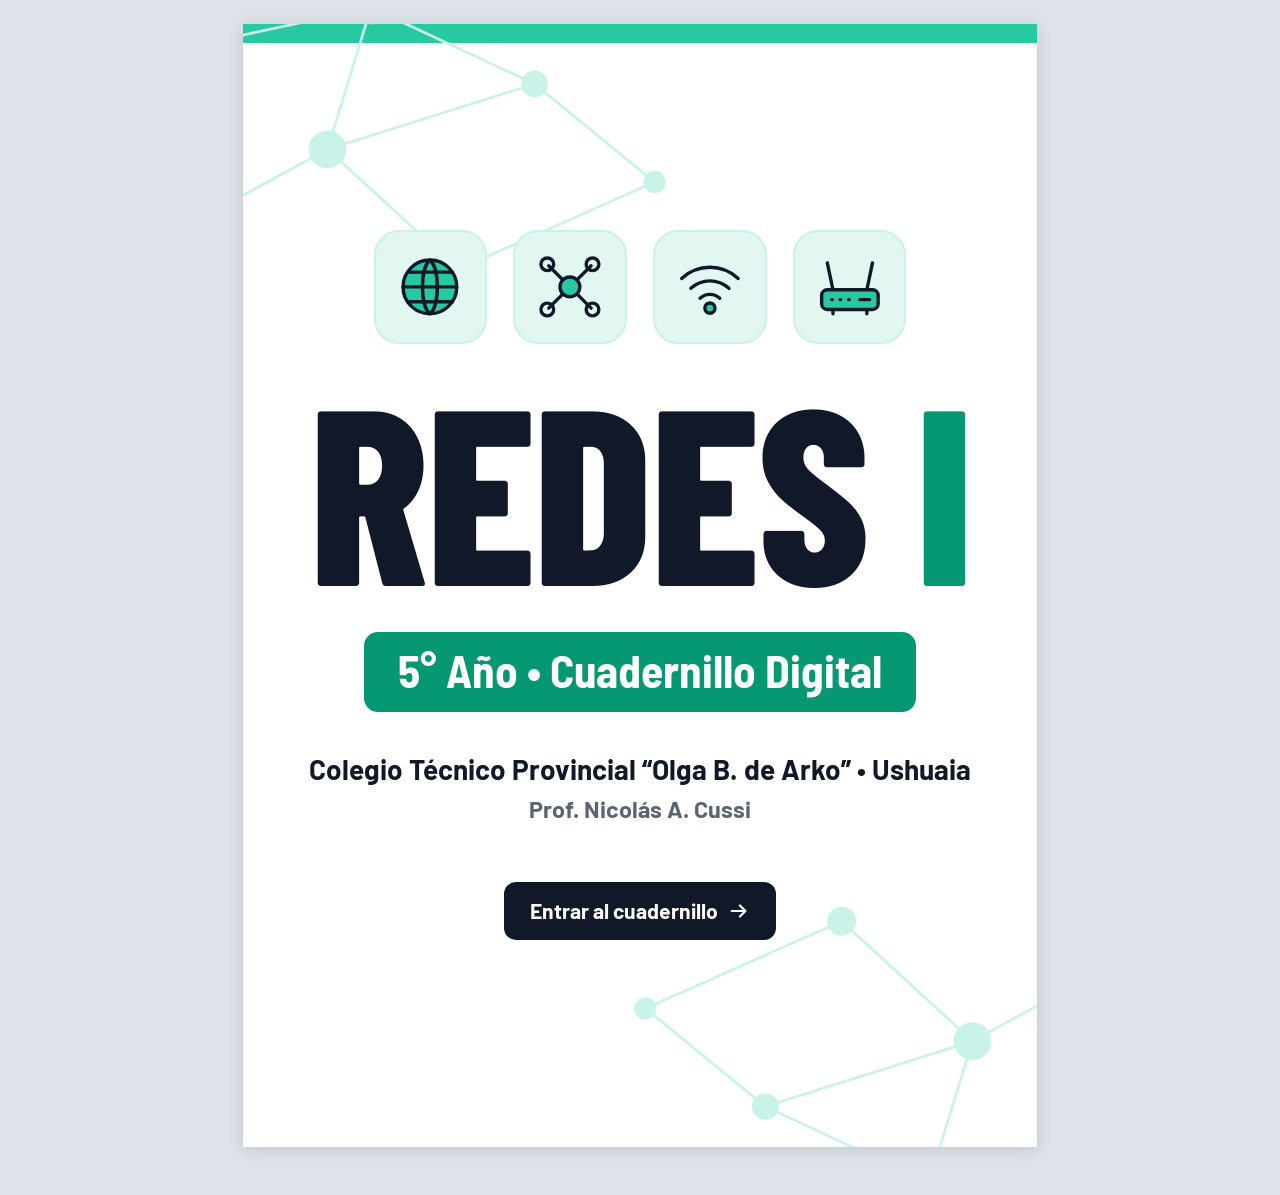
==== commit 71c8687c: "Portada principal y renombre del índice" ====
--- a/index.html
+++ b/index.html
@@ -3,169 +3,157 @@
 <head>
   <meta charset="utf-8">
   <meta name="viewport" content="width=device-width, initial-scale=1">
-  <title>Redes I — Cuadernillo de actividades · Prof. Nicolás A. Cussi</title>
-  <meta name="description" content="Cuadernillo de actividades de Redes I (5.º año), organizado en 11 TPs y 2 unidades. Técnico en Programación, C.T.P. “Olga B. de Arko”, Ushuaia.">
+  <title>Redes I — Cuadernillo Digital · Prof. Nicolás A. Cussi</title>
+  <meta name="description" content="Cuadernillo digital de Redes I. Colegio Técnico Provincial &quot;Olga B. de Arko&quot;, Ushuaia. Prof. Nicolás A. Cussi.">
   <meta name="theme-color" content="#26C9A1">
   <link rel="preload" href="assets/fonts/barlow-condensed-latin-800-normal.woff2" as="font" type="font/woff2" crossorigin>
   <link rel="stylesheet" href="assets/css/estilos.css">
+  <style>
+    /* Portada principal: solo se usa en esta página */
+    .tapa-pagina { background: var(--blanco, #fff); }
+    .tapa { background: var(--blanco, #fff); }
+    .tapa {
+      position: relative; overflow: hidden;
+      min-height: 100vh; min-height: 100dvh;
+      display: flex; flex-direction: column; align-items: center; justify-content: center;
+      gap: clamp(18px, 3.2vh, 32px);
+      padding: 40px 20px 48px; text-align: center;
+    }
+    .tapa::before {   /* franja de arriba */
+      content: ""; position: absolute; left: 0; right: 0; top: 0; height: 10px;
+      background: var(--acento, #26C9A1);
+    }
+    .tapa__red {      /* dibujo de fondo: nodos y enlaces */
+      position: absolute; width: min(70vw, 520px); height: auto;
+      color: var(--acento-claro, #C9F2E8); fill: currentColor; stroke: currentColor;
+      stroke-width: 2.5; stroke-linecap: round; pointer-events: none;
+    }
+    .tapa__red--a { left: -90px; top: -60px; }
+    .tapa__red--b { right: -110px; bottom: -80px; transform: rotate(180deg); }
+    .tapa > :not(.tapa__red) { position: relative; }
+
+    .tapa__iconos { display: flex; justify-content: center; gap: clamp(10px, 3vw, 22px); }
+    .tapa__iconos li {
+      display: flex; align-items: center; justify-content: center;
+      width: clamp(62px, 17vw, 104px); aspect-ratio: 1;
+      background: var(--acento-suave, #E3F7F2);
+      border: 2px solid var(--acento-claro, #C9F2E8); border-radius: 22%;
+    }
+    .tapa__iconos .ico { width: 62%; height: 62%; stroke-width: 2.4; }
+
+    .tapa__titulo {
+      font-family: var(--fuente-titular, "Barlow Condensed", sans-serif); font-weight: 800;
+      font-size: clamp(104px, 31vw, 250px); line-height: .82; letter-spacing: -.012em;
+      color: var(--tinta, #111827); text-transform: uppercase;
+    }
+    .tapa__titulo span { color: var(--acento-numero, #069873); }
+
+    .tapa__chip {
+      display: inline-block;
+      background: var(--acento-numero, #069873); color: var(--blanco, #fff);
+      font-family: var(--fuente-titulo, "Barlow Semi Condensed", sans-serif); font-weight: 700;
+      font-size: clamp(20px, 5.7vw, 40px); line-height: 1.05;
+      padding: .34em .75em .38em; border-radius: 14px;
+    }
+    .tapa__datos { display: flex; flex-direction: column; gap: 6px; }
+    .tapa__escuela {
+      font-weight: 700; color: var(--tinta, #111827);
+      font-size: clamp(17px, 4.5vw, 27px); line-height: 1.2; text-wrap: balance;
+    }
+    .tapa__profe { color: var(--gris, #5B6472); font-weight: 700; font-size: clamp(16px, 4vw, 22px); }
+
+    .tapa__entrar {
+      display: inline-flex; align-items: center; gap: 10px; margin-top: 6px;
+      background: var(--tinta, #111827); color: var(--blanco, #fff);
+      font-weight: 700; font-size: clamp(17px, 4.4vw, 21px); text-decoration: none;
+      padding: 14px 26px; border-radius: 12px;
+    }
+    .tapa__entrar:hover { background: #263244; }
+    .tapa__entrar svg { width: 22px; height: 22px; fill: none; stroke: currentColor; stroke-width: 2.4; stroke-linecap: round; stroke-linejoin: round; }
+
+    /* Celular acostado */
+    @media (max-width: 859px) and (max-height: 560px) and (orientation: landscape) {
+      .tapa { gap: 12px; padding: 26px 20px; }
+      .tapa__titulo { font-size: clamp(72px, 26vh, 150px); }
+      .tapa__iconos li { width: 54px; }
+    }
+    /* PC e impresión: hoja A4 vertical, como las láminas */
+    @media (min-width: 860px), print {
+      .tapa-pagina { background: var(--fondo-pantalla, #DDE3E9); }
+      .tapa {
+        width: 210mm; height: 297mm; min-height: 0;
+        margin: 24px auto 48px; padding: 20mm 16mm;
+        gap: 11mm;
+        box-shadow: 0 2px 14px rgba(17, 24, 39, .14);
+      }
+      .tapa::before { height: 5mm; }
+      .tapa__red { width: 150mm; }
+      .tapa__iconos { gap: 7mm; }
+      .tapa__iconos li { width: 30mm; }
+      .tapa__titulo { font-size: 66mm; }
+      .tapa__chip { font-size: 12mm; }
+      .tapa__escuela { font-size: 7.4mm; }
+      .tapa__profe { font-size: 6.2mm; }
+      .tapa__entrar { font-size: 5.6mm; margin-top: 4mm; }
+    }
+    @media print {
+      .tapa-pagina { background: var(--blanco, #fff); }
+      .tapa { margin: 0; box-shadow: none; }
+      .tapa__entrar { display: none; }
+    }
+  </style>
 </head>
-<body>
+<body class="tapa-pagina">
 
-<svg width="0" height="0" style="position:absolute" aria-hidden="true" focusable="false">
-  <defs>
-    <!-- Red en estrella: tres equipos conectados a un nodo central -->
-    <symbol id="i-red-solido" viewBox="0 0 48 48">
-      <path d="M24 24V15M24 24L9 36M24 24l15 12" style="fill:none;stroke:currentColor;stroke-width:3;stroke-linecap:round"/>
-      <g style="fill:currentColor;stroke:none">
-        <circle cx="24" cy="24" r="5"/>
-        <rect x="17" y="1" width="14" height="10" rx="2"/>
-        <path d="M22.5 10.5h3V13h2.75a1.25 1.25 0 0 1 0 2.5h-8.5a1.25 1.25 0 0 1 0-2.5h2.75z"/>
-        <rect x="2" y="31" width="14" height="10" rx="2"/>
-        <path d="M7.5 40.5h3V43h2.75a1.25 1.25 0 0 1 0 2.5h-8.5a1.25 1.25 0 0 1 0-2.5h2.75z"/>
-        <rect x="32" y="31" width="14" height="10" rx="2"/>
-        <path d="M37.5 40.5h3V43h2.75a1.25 1.25 0 0 1 0 2.5h-8.5a1.25 1.25 0 0 1 0-2.5h2.75z"/>
-      </g>
-    </symbol>
-  </defs>
-</svg>
+<main class="tapa">
+  <!-- Fondo decorativo -->
+  <svg class="tapa__red tapa__red--a" viewBox="0 0 520 360" aria-hidden="true" focusable="false">
+    <path d="M60 70 200 40M200 40l150 70M200 40l-40 130M160 170l190-60M160 170 50 230M160 170l120 110M350 110l110 90M280 280l180-80M60 70 50 230" fill="none"/>
+    <circle cx="60" cy="70" r="10"/><circle cx="200" cy="40" r="14"/><circle cx="350" cy="110" r="11"/>
+    <circle cx="160" cy="170" r="16"/><circle cx="50" cy="230" r="9"/><circle cx="280" cy="280" r="12"/><circle cx="460" cy="200" r="9"/>
+  </svg>
+  <svg class="tapa__red tapa__red--b" viewBox="0 0 520 360" aria-hidden="true" focusable="false">
+    <path d="M60 70 200 40M200 40l150 70M200 40l-40 130M160 170l190-60M160 170 50 230M160 170l120 110M350 110l110 90M280 280l180-80M60 70 50 230" fill="none"/>
+    <circle cx="60" cy="70" r="10"/><circle cx="200" cy="40" r="14"/><circle cx="350" cy="110" r="11"/>
+    <circle cx="160" cy="170" r="16"/><circle cx="50" cy="230" r="9"/><circle cx="280" cy="280" r="12"/><circle cx="460" cy="200" r="9"/>
+  </svg>
 
-<a class="saltar" href="#indice">Saltar al índice</a>
+  <!-- Íconos: red, topología, Wi-Fi y router -->
+  <ul class="tapa__iconos" aria-hidden="true">
+    <li><svg class="ico" viewBox="0 0 48 48" focusable="false">
+      <circle cx="24" cy="24" r="19" style="fill:var(--ac)"/>
+      <path d="M5 24h38M24 5c-7 5.5-7 32.500 0 38M24 5c7 5.500 7 32.500 0 38M8.500 13.500h31M8.500 34.500h31"/>
+    </svg></li>
+    <li><svg class="ico" viewBox="0 0 48 48" focusable="false">
+      <path d="M24 24 9 9M24 24l15-15M24 24 9 39M24 24l15 15"/>
+      <circle cx="24" cy="24" r="7" style="fill:var(--ac)"/>
+      <circle cx="8" cy="8" r="4.500"/><circle cx="40" cy="8" r="4.500"/><circle cx="8" cy="40" r="4.500"/><circle cx="40" cy="40" r="4.500"/>
+    </svg></li>
+    <li><svg class="ico" viewBox="0 0 48 48" focusable="false">
+      <path d="M4 18c11.500-10.500 28.500-10.500 40 0M10.500 25c8-7 19-7 27 0M17 32c4.200-3.600 9.800-3.600 14 0"/>
+      <circle cx="24" cy="39" r="3.600" style="fill:var(--ac)"/>
+    </svg></li>
+    <li><svg class="ico" viewBox="0 0 48 48" focusable="false">
+      <path d="M12 26 8 7M36 26l4-19"/>
+      <rect x="4" y="26" width="40" height="14" rx="4" style="fill:var(--ac)"/>
+      <path d="M11 33h.500M17 33h.500M23 33h.500M31 33h7M12 40v3M36 40v3"/>
+    </svg></li>
+  </ul>
 
-<main class="portada">
-  <div class="cab" aria-hidden="true">
-    <svg class="cab__logo"><use href="#i-red-solido"/></svg>
-    <div class="cab__marca"><b>REDES INFORMÁTICAS I</b><span>5.º AÑO</span></div>
-    <span class="cab__raya"></span>
+  <h1 class="tapa__titulo">Redes <span>I</span></h1>
+
+  <p class="tapa__chip">5° Año • Cuadernillo Digital</p>
+
+  <div class="tapa__datos">
+    <p class="tapa__escuela">Colegio Técnico Provincial “Olga B. de Arko” • Ushuaia</p>
+    <p class="tapa__profe">Prof. Nicolás A. Cussi</p>
   </div>
 
-  <header class="portada__hero">
-    <h1>Redes <span>I</span></h1>
-    <p class="tit__sub">Cuadernillo de actividades · 5.º año</p>
-  </header>
-
-  <p class="portada__datos">
-    <strong class="portada__escuela">Técnico en Programación · C.T.P.&nbsp;“Olga&nbsp;B.&nbsp;de&nbsp;Arko” · Ushuaia</strong><br>
-    <strong>Prof. Nicolás A. Cussi</strong>
-  </p>
-
-  <aside class="idea" aria-label="Cómo usar el cuadernillo">
-    <span class="idea__ico" aria-hidden="true">
-      <svg class="ico" viewBox="0 0 48 48" focusable="false">
-        <path d="M24 2.5v4M10 8.5l2.8 2.8M38 8.5l-2.8 2.8M4 22h4M40 22h4"/>
-        <path d="M24 12a10 10 0 0 0-6.2 17.8c1.4 1.2 2.2 2.6 2.2 4.2v1h8v-1c0-1.6.8-3 2.2-4.2A10 10 0 0 0 24 12z" style="fill:var(--ac)"/>
-        <path d="M20 39h8M21.5 43h5"/>
-      </svg>
-    </span>
-    <p><strong>Cómo usarlo:</strong> cada TP tiene sus láminas, un simulador para probar, una página “Para profundizar” y, al final, las actividades.</p>
-  </aside>
-
-  <section class="bloque" id="indice" aria-labelledby="u1">
-    <h2 class="subtitulo" id="u1">Unidad 1 · Fundamentos, infraestructura y direccionamiento</h2>
-    <ul class="lista-tp">
-      <li>
-        <div class="tp tp--pronto">
-          <span class="tp__num" aria-hidden="true">1</span>
-          <span class="tp__titulo">TP N°1 — Señales, medios de transmisión y topologías</span>
-          <span class="tp__temas">Señal analógica y digital · Medios (UTP, fibra óptica, Wi-Fi, Bluetooth) · Topologías (estrella, malla, bus)</span>
-          <span class="tp__meta">Láminas 1–3 · Material en Classroom</span>
-        </div>
-      </li>
-      <li>
-        <div class="tp tp--pronto">
-          <span class="tp__num" aria-hidden="true">2</span>
-          <span class="tp__titulo">TP N°2 — Clasificación de redes, componentes y diseño de una red escolar</span>
-          <span class="tp__temas">PAN, LAN, MAN, WAN; pública y privada; Half-Duplex y Full-Duplex · Componentes (switch, router, access point, patch panel, rack) · Diseño de la red de la escuela</span>
-          <span class="tp__meta">Láminas 4–6 · Material en Classroom</span>
-        </div>
-      </li>
-      <li>
-        <div class="tp tp--pronto">
-          <span class="tp__num" aria-hidden="true">3</span>
-          <span class="tp__titulo">TP N°3 — Cableado 568A/568B y modelos OSI y TCP/IP</span>
-          <span class="tp__temas">Normas 568A y 568B, cable directo y cruzado · Modelo OSI · TCP/IP y encapsulación</span>
-          <span class="tp__meta">Láminas 7–9 · Material en Classroom</span>
-        </div>
-      </li>
-      <li>
-        <div class="tp tp--pronto">
-          <span class="tp__num" aria-hidden="true">4</span>
-          <span class="tp__titulo">TP N°4 — Direccionamiento IPv4, subnetting e IPv6</span>
-          <span class="tp__temas">IPv4 (estático y dinámico, público y privado, clases) · Subnetting · IPv6</span>
-          <span class="tp__meta"><span class="etq etq--sim">Simulador</span> Láminas 10–12 · Material en Classroom</span>
-        </div>
-      </li>
-      <li>
-        <div class="tp tp--pronto">
-          <span class="tp__num" aria-hidden="true">5</span>
-          <span class="tp__titulo">TP N°5 — Enrutamiento y NAT, PAT</span>
-          <span class="tp__temas">Enrutamiento (función del router, estático y dinámico) · NAT (agotamiento de IPv4 y objetivos) · Tipos de NAT (estática, dinámica y PAT)</span>
-          <span class="tp__meta"><span class="etq etq--sim">Simulador</span> Láminas 13–15 · Material en Classroom</span>
-        </div>
-      </li>
-      <li>
-        <div class="tp tp--pronto">
-          <span class="tp__num" aria-hidden="true">6</span>
-          <span class="tp__titulo">TP N°6 — Recursos compartidos en red</span>
-          <span class="tp__temas">Carpetas compartidas y permisos · Rutas UNC · Impresora compartida</span>
-          <span class="tp__meta"><span class="etq etq--sim">Simulador</span> Láminas 16–18 · Material en Classroom</span>
-        </div>
-      </li>
-    </ul>
-  </section>
-
-  <section class="bloque" aria-labelledby="u2">
-    <h2 class="subtitulo" id="u2">Unidad 2 · Protocolos, seguridad y aplicaciones</h2>
-    <ul class="lista-tp">
-      <li>
-        <a class="tp" href="unidades/tp07.html">
-          <span class="tp__num" aria-hidden="true">7</span>
-          <span class="tp__titulo">TP N°7 — Transporte y protocolos de aplicación</span>
-          <span class="tp__temas">TCP y UDP, con el handshake de tres pasos · Puertos · DNS y DHCP · HTTP y HTTPS · FTP, SSH y correo</span>
-          <span class="tp__meta"><span class="etq etq--sim">Simulador</span> Láminas 19–23 <span class="tp__visto" data-visto="7" hidden>· ✓ Visto</span></span>
-        </a>
-      </li>
-      <li>
-        <div class="tp tp--pronto">
-          <span class="tp__num" aria-hidden="true">8</span>
-          <span class="tp__titulo">TP N°8 — Diagnóstico de red</span>
-          <span class="tp__temas"><code class="cod-cmd">ipconfig</code> y <code class="cod-cmd">ping</code> · <code class="cod-cmd">tracert</code>, <code class="cod-cmd">nslookup</code>, <code class="cod-cmd">netstat</code> y diagnóstico por capas · Dentro del router</span>
-          <span class="tp__meta"><span class="etq etq--sim">Simulador</span> <span class="etq etq--compu">En la compu</span> Láminas 24–26 · Próximamente</span>
-        </div>
-      </li>
-      <li>
-        <div class="tp tp--pronto">
-          <span class="tp__num" aria-hidden="true">9</span>
-          <span class="tp__titulo">TP N°9 — APIs REST</span>
-          <span class="tp__temas">Cliente-servidor, recursos y endpoints · Verbos HTTP y códigos de respuesta · JSON y <code>fetch</code></span>
-          <span class="tp__meta"><span class="etq etq--sim">Simulador</span> <span class="etq etq--compu">En la compu</span> Láminas 27–29 · Próximamente</span>
-        </div>
-      </li>
-      <li>
-        <div class="tp tp--pronto">
-          <span class="tp__num" aria-hidden="true">10</span>
-          <span class="tp__titulo">TP N°10 — Proyecto integrador Yarvi</span>
-          <span class="tp__temas">Arquitectura del sistema · MQTT · Del botón al motor: endpoints y <code>fetch</code></span>
-          <span class="tp__meta"><span class="etq etq--compu">En la compu</span> Láminas 30–32 · Próximamente</span>
-        </div>
-      </li>
-      <li>
-        <div class="tp tp--pronto">
-          <span class="tp__num" aria-hidden="true">11</span>
-          <span class="tp__titulo">TP N°11 — Seguridad en redes</span>
-          <span class="tp__temas">Amenazas (sniffing, spoofing, Man-in-the-Middle, DoS) · Firewall, DMZ y VPN · HTTPS, certificados y Wi-Fi (WPA2, WPA3, redes públicas)</span>
-          <span class="tp__meta">Láminas 33–35 · Próximamente</span>
-        </div>
-      </li>
-    </ul>
-  </section>
-
-  <footer class="pie">
-    <span class="pie__linea"></span>
-    <span>Redes I — Prof. Nicolás A. Cussi</span>
-    <span class="pie__linea"></span>
-  </footer>
+  <a class="tapa__entrar" href="indice.html">
+    Entrar al cuadernillo
+    <svg viewBox="0 0 24 24" aria-hidden="true" focusable="false"><path d="M4 12h15M13 6l6 6-6 6"/></svg>
+  </a>
 </main>
 
-<script src="assets/js/actividades.js"></script>
 </body>
 </html>
--- a/assets/css/estilos.css
+++ b/assets/css/estilos.css
@@ -29,7 +29,7 @@
   --ok: #15803D;       --ok-oscuro: #166534;       --ok-claro: #DCFCE7;
   --error: #B91C1C;    --error-claro: #FEE2E2;
   --sim-texto: #6D28D9;      --sim-claro: #EDE9FE;                              /* violeta: simuladores */
-  --comando-texto: #B42318;  --comando-claro: #FDEEEC; --comando-linea: #F8D3CE;  /* rojo suave: comandos */
+  --comando-texto: #B42318;  --comando-claro: #FDEEEC; --comando-linea: #F8D3CE;  /* rojo suave: comandos e IP */
 
   /* Ventanas: los tres puntos */
   --punto-rojo: #FF5F57; --punto-amarillo: #FEBC2E; --punto-verde: #28C840;
@@ -532,7 +532,7 @@
 /* ==========================================================
    Código, archivos y ventanas
    ========================================================== */
-/* Código dentro del texto (comandos con .cod-cmd, archivos con .cod-archivo): fondo claro,
+/* Código dentro del texto (comandos con .cod-cmd, IP con .cod-ip, archivos con .cod-archivo): fondo claro,
    texto y borde de su color (el borde va con box-shadow para no cambiar el ancho) */
 code {
   font-family: var(--fuente-mono); font-size: .9em; white-space: pre-wrap; overflow-wrap: anywhere;   /* una URL larga no desborda en el celular */
@@ -540,7 +540,7 @@
   background: var(--acento-suave); color: var(--acento-texto); box-shadow: inset 0 0 0 1px var(--acento-claro);
 }
 code.cod-archivo { background: var(--archivo-claro); color: var(--archivo-texto); box-shadow: inset 0 0 0 1px var(--archivo-linea); }
-code.cod-cmd { background: var(--comando-claro); color: var(--comando-texto); box-shadow: inset 0 0 0 1px var(--comando-linea); }
+code.cod-cmd, code.cod-ip { background: var(--comando-claro); color: var(--comando-texto); box-shadow: inset 0 0 0 1px var(--comando-linea); }
 
 /* Ventanas: los tres puntos de color delante del nombre */
 .archivo__nombre::before, .ventana-cod__barra::before, .captura__barra::before {
@@ -756,14 +756,6 @@
 .lamina--pf .subtitulo { font-size: 21px; }
 .lamina--pf .subtitulo::after { margin-top: 4px; height: 4px; }
 
-/* Cierre fijo de las actividades */
-.act-cierre {
-  display: flex; flex-wrap: wrap; align-items: baseline; justify-content: space-between; gap: 6px 20px;
-  border: 2px solid var(--tinta); border-radius: var(--radio); padding: 7px 16px;
-}
-.act-cierre__realizar { font-family: var(--fuente-titulo); font-weight: 700; font-size: 20px; letter-spacing: .04em; color: var(--tinta); }
-.act-cierre__fecha { font-size: 17px; font-weight: 600; color: var(--tinta); }
-
 /* HTTP: solicitud y respuesta, cada una con su ventana y sus partes */
 .http { display: grid; gap: 8px; align-content: start; }
 .http__tit { font-family: var(--fuente-titulo); font-weight: 700; font-size: 19px; line-height: 1.2; color: var(--tinta); }
@@ -782,8 +774,12 @@
 .secuencia--compacta .paso .ico { width: 46px; height: 46px; }
 .comparar.comparar--compacto h4 { font-size: 20px; }
 .comparar.comparar--compacto p { font-size: 15.5px; }
-.captura__intro, .sim__intro { font-size: 16px; line-height: 1.4; }
-.captura__intro { margin: 8px 0; }
+.sim__intro { font-size: 16px; line-height: 1.4; }
+.captura { margin-top: 8px; }
+/* Recuadro de definición, más chico que una introducción de lámina */
+.intro.intro--def { margin-top: 6px; padding: 8px 14px; gap: 14px; background: var(--acento-suave); }   /* mismo fondo que "Idea clave" */
+.intro.intro--def p { font-size: 15px; line-height: 1.4; padding-left: 14px; }
+.intro--def .ico { width: 44px; height: 44px; }
 .tabla-puertos { margin-top: 10px; }
 
 /* Tabla para completar en una sola fila (Puerto · 80 · 443 …) */
